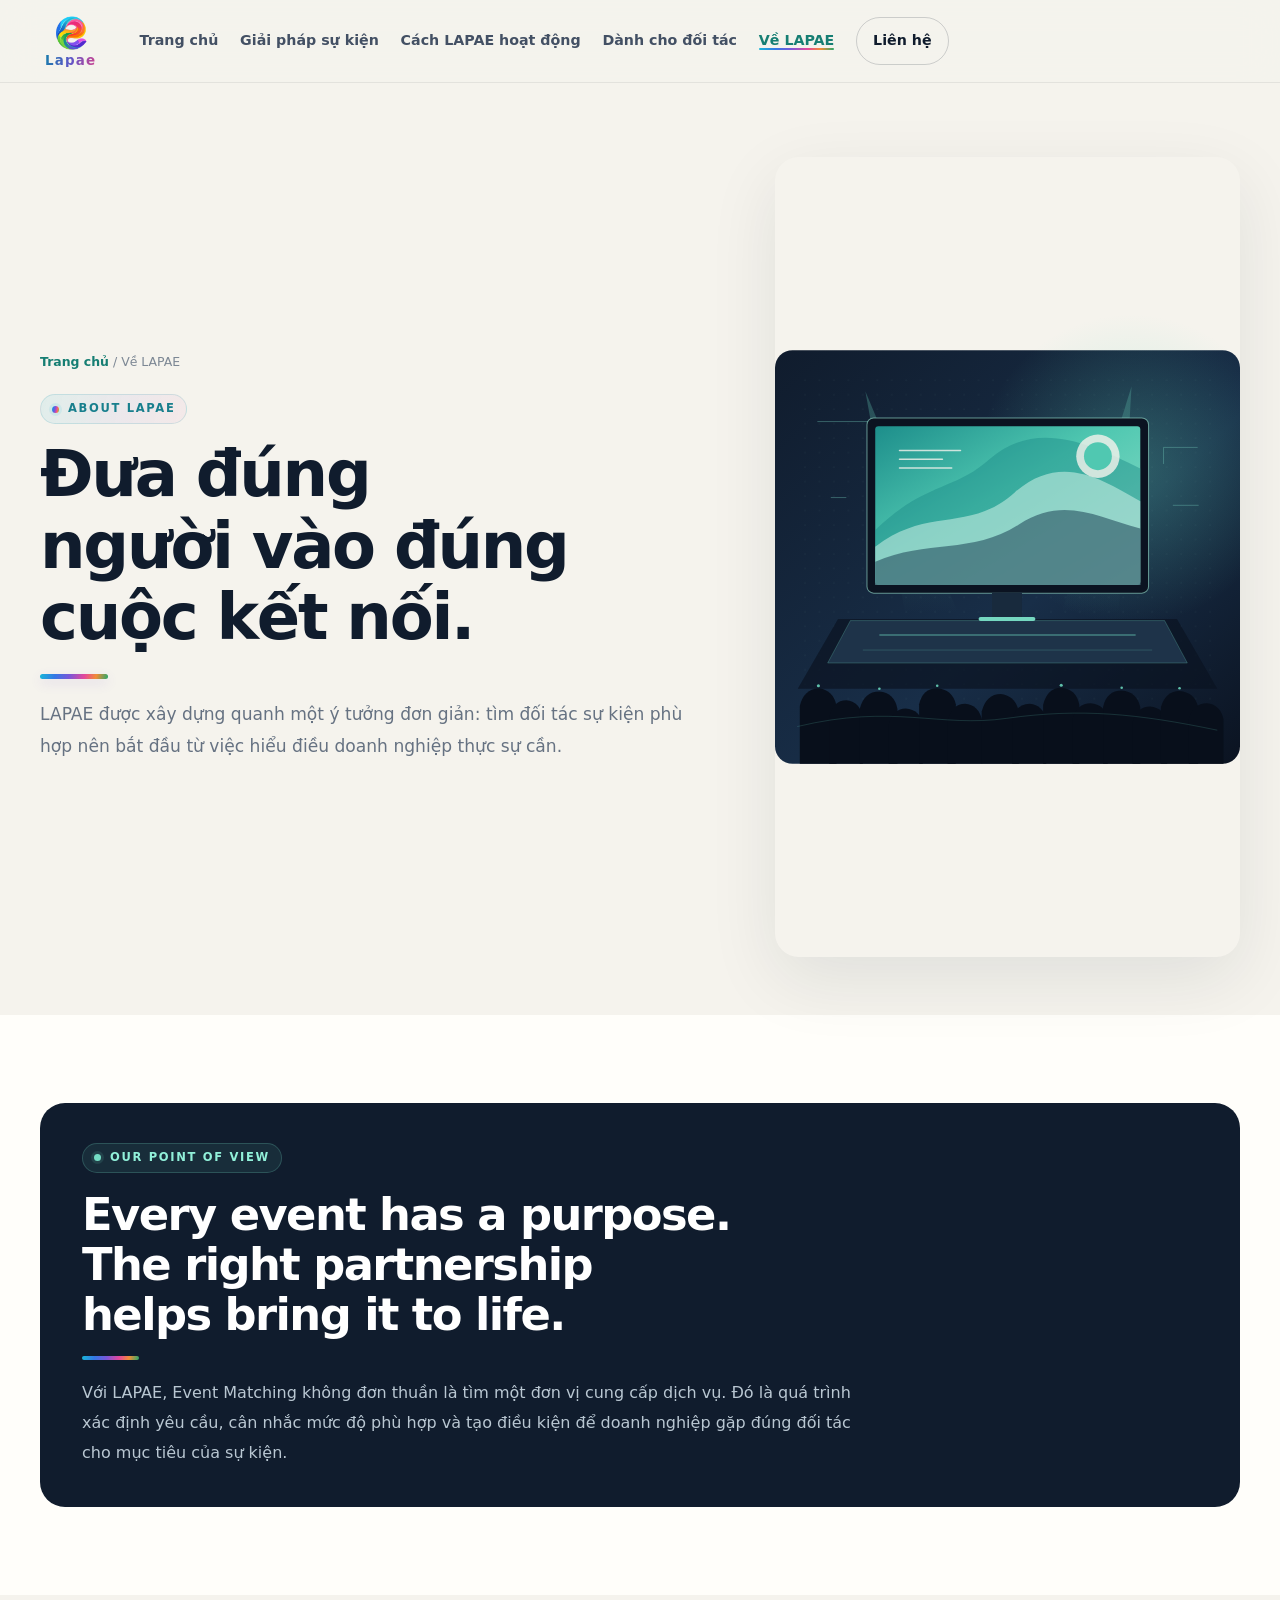
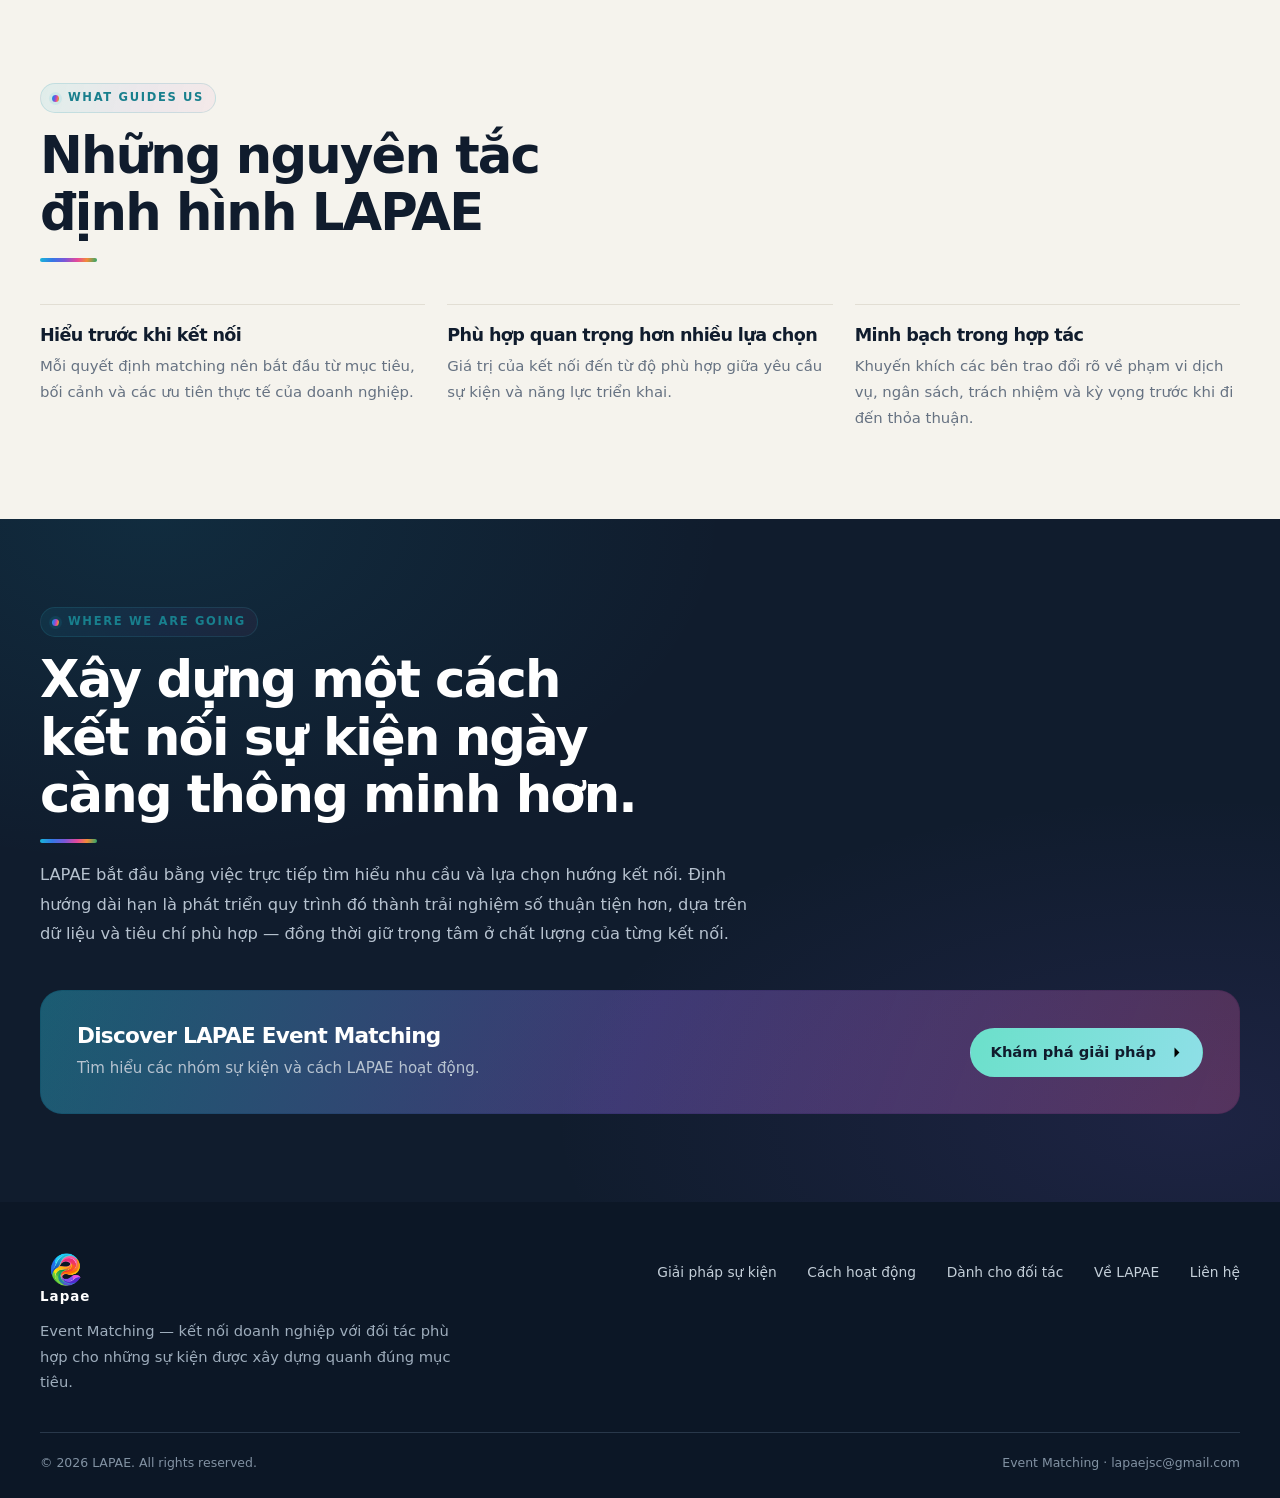
==== about.html @ 5959de25 "Add files via upload Upload website files, assets, and updated branding." ====
<!doctype html><html lang="vi"><head><meta charset="utf-8"><meta name="viewport" content="width=device-width, initial-scale=1"><meta name="theme-color" content="#F5F3ED"><meta name="description" content="Tìm hiểu định hướng Event Matching của LAPAE: bắt đầu từ mục tiêu sự kiện, ưu tiên mức độ phù hợp và tạo kết nối rõ ràng giữa doanh nghiệp với Organizer."><title>Về LAPAE | LAPAE — Event Matching</title><link rel="canonical" href="https://lapae.net/about.html"><link rel="icon" type="image/png" sizes="64x64" href="assets/images/favicon-64.png"><link rel="apple-touch-icon" href="assets/images/favicon-192.png"><link rel="stylesheet" href="assets/css/styles.css"></head><body id="top"><a class="skip-link" href="#main">Bỏ qua điều hướng</a><header class="site-header"><div class="container header-inner"><a class="brand" href="index.html#top" aria-label="LAPAE — về đầu trang chủ"><span class="brand-word">Lapae</span><img class="brand-mark" src="assets/images/lapae-e-logo.png" alt="Biểu tượng e nhiều màu của LAPAE" width="43" height="43"></a><button class="menu-toggle" type="button" aria-label="Mở menu" aria-expanded="false" aria-controls="site-nav"><svg viewBox="0 0 24 24" fill="none" stroke="currentColor" stroke-width="1.7" stroke-linecap="round" aria-hidden="true"><path d="M4 7h16M4 12h16M4 17h16"/></svg></button><nav class="site-nav" id="site-nav" aria-label="Điều hướng chính"><a class="nav-link" href="index.html">Trang chủ</a><a class="nav-link" href="solutions.html">Giải pháp sự kiện</a><a class="nav-link" href="how-it-works.html">Cách LAPAE hoạt động</a><a class="nav-link" href="organizers.html">Dành cho đối tác</a><a class="nav-link" href="about.html" aria-current="page">Về LAPAE</a><a class="nav-link nav-contact" href="contact.html">Liên hệ</a></nav></div></header><main id="main">
<section class="page-hero"><div class="container page-hero-grid"><div><div class="breadcrumb"><a href="index.html">Trang chủ</a> / Về LAPAE</div><div class="eyebrow">About LAPAE</div><h1>Đưa đúng người vào đúng cuộc kết nối.</h1><p>LAPAE được xây dựng quanh một ý tưởng đơn giản: tìm đối tác sự kiện phù hợp nên bắt đầu từ việc hiểu điều doanh nghiệp thực sự cần.</p></div><img class="page-art" src="assets/images/hero-event.svg" alt="Minh họa sân khấu sự kiện doanh nghiệp" width="900" height="800"></div></section>
<section class="section section-white"><div class="container"><div class="about-statement"><div class="eyebrow">Our point of view</div><h2>Every event has a purpose. The right partnership helps bring it to life.</h2><p>Với LAPAE, Event Matching không đơn thuần là tìm một đơn vị cung cấp dịch vụ. Đó là quá trình xác định yêu cầu, cân nhắc mức độ phù hợp và tạo điều kiện để doanh nghiệp gặp đúng đối tác cho mục tiêu của sự kiện.</p></div></div></section>
<section class="section"><div class="container"><div class="section-heading"><div class="eyebrow">What guides us</div><h2>Những nguyên tắc định hình LAPAE</h2></div><div class="about-values"><article class="about-value"><h3>Hiểu trước khi kết nối</h3><p>Mỗi quyết định matching nên bắt đầu từ mục tiêu, bối cảnh và các ưu tiên thực tế của doanh nghiệp.</p></article><article class="about-value"><h3>Phù hợp quan trọng hơn nhiều lựa chọn</h3><p>Giá trị của kết nối đến từ độ phù hợp giữa yêu cầu sự kiện và năng lực triển khai.</p></article><article class="about-value"><h3>Minh bạch trong hợp tác</h3><p>Khuyến khích các bên trao đổi rõ về phạm vi dịch vụ, ngân sách, trách nhiệm và kỳ vọng trước khi đi đến thỏa thuận.</p></article></div></div></section>
<section class="section section-dark"><div class="container"><div class="section-heading"><div class="eyebrow">Where we are going</div><h2>Xây dựng một cách kết nối sự kiện ngày càng thông minh hơn.</h2><p>LAPAE bắt đầu bằng việc trực tiếp tìm hiểu nhu cầu và lựa chọn hướng kết nối. Định hướng dài hạn là phát triển quy trình đó thành trải nghiệm số thuận tiện hơn, dựa trên dữ liệu và tiêu chí phù hợp — đồng thời giữ trọng tâm ở chất lượng của từng kết nối.</p></div><div class="dark-cta"><div><h3>Discover LAPAE Event Matching</h3><p>Tìm hiểu các nhóm sự kiện và cách LAPAE hoạt động.</p></div><a class="btn" href="solutions.html">Khám phá giải pháp <svg viewBox="0 0 24 24" aria-hidden="true"><path d="M5 12h14"/><path d="m12 5 7 7-7 7"/></svg></a></div></div></section>
</main><footer class="site-footer"><div class="container"><div class="footer-top"><div><a class="footer-brand" href="index.html#top" aria-label="LAPAE — về đầu trang chủ"><span class="brand-word">Lapae</span><img class="brand-mark" src="assets/images/lapae-e-logo.png" alt="" width="38" height="38"></a><p class="footer-blurb">Event Matching — kết nối doanh nghiệp với đối tác phù hợp cho những sự kiện được xây dựng quanh đúng mục tiêu.</p></div><nav class="footer-links" aria-label="Điều hướng cuối trang"><a href="solutions.html">Giải pháp sự kiện</a><a href="how-it-works.html">Cách hoạt động</a><a href="organizers.html">Dành cho đối tác</a><a href="about.html">Về LAPAE</a><a href="contact.html">Liên hệ</a></nav></div><div class="footer-bottom"><span>© 2026 LAPAE. All rights reserved.</span><span>Event Matching · <a href="mailto:lapaejsc@gmail.com">lapaejsc@gmail.com</a></span></div></div></footer><script src="assets/js/main.js" defer></script></body></html>
---- assets/css/styles.css ----
/* LAPAE Version 1.0 — lightweight, self-hosted styles */
:root{
  --ivory:#F5F3ED; --paper:#FFFEFA; --navy:#101C2D; --navy-2:#192B40;
  --teal:#46C6AD; --teal-dark:#167E73; --ink:#172538; --muted:#667282;
  --line:#E2DED4; --line-dark:#314358; --radius:22px; --shadow:0 22px 70px rgba(16,28,45,.09);
  --container:1200px;
}
*{box-sizing:border-box}
html{scroll-behavior:smooth;scroll-padding-top:100px}
body{margin:0;background:var(--ivory);color:var(--ink);font-family:Inter,ui-sans-serif,system-ui,-apple-system,BlinkMacSystemFont,"Segoe UI",sans-serif;line-height:1.65;-webkit-font-smoothing:antialiased;text-rendering:optimizeLegibility}
img,svg{display:block;max-width:100%}
a{color:inherit;text-decoration:none}
button{font:inherit}
::selection{background:rgba(70,198,173,.25);color:var(--navy)}
.skip-link{position:absolute;left:16px;top:-60px;z-index:1000;padding:12px 16px;border-radius:10px;background:var(--navy);color:white}
.skip-link:focus{top:12px}
.container{width:min(calc(100% - 48px),var(--container));margin-inline:auto}
.site-header{position:sticky;top:0;z-index:100;background:rgba(245,243,237,.91);border-bottom:1px solid rgba(16,28,45,.08);backdrop-filter:blur(18px);-webkit-backdrop-filter:blur(18px)}
.header-inner{height:82px;display:flex;align-items:center;justify-content:flex-start;gap:0}
.brand{display:inline-flex;flex-direction:column;align-items:center;justify-content:center;gap:2px;flex-shrink:0;border-radius:10px;line-height:1}
.brand-word{font-family:Inter,ui-sans-serif,system-ui,-apple-system,BlinkMacSystemFont,"Segoe UI",sans-serif;font-size:.78rem;letter-spacing:.075em;font-weight:800;line-height:1;color:var(--navy)}
.brand-mark{order:-1;width:43px;height:43px;object-fit:contain;flex-shrink:0}
.brand:focus-visible,.nav-link:focus-visible,.btn:focus-visible,.menu-toggle:focus-visible,a:focus-visible{outline:3px solid var(--teal-dark);outline-offset:4px}
.site-nav{display:flex;align-items:center;gap:clamp(14px,1.7vw,24px);margin-left:clamp(28px,3vw,44px)}
.nav-link{font-size:.89rem;font-weight:600;color:#435064;white-space:nowrap;transition:color .2s ease}
.nav-link:hover,.nav-link[aria-current="page"]{color:var(--teal-dark)}
.nav-contact{padding:11px 16px;border:1px solid rgba(16,28,45,.18);border-radius:999px;color:var(--navy)}
.nav-contact:hover{background:var(--navy);color:white;border-color:var(--navy)}
.menu-toggle{display:none;width:44px;height:44px;border:1px solid var(--line);border-radius:13px;background:transparent;color:var(--navy);align-items:center;justify-content:center;cursor:pointer}
.menu-toggle svg{width:21px;height:21px}
.hero{padding:74px 0 70px;overflow:hidden}
.hero-grid{display:grid;grid-template-columns:minmax(0,1.05fr) minmax(390px,.95fr);align-items:center;gap:clamp(36px,6vw,82px)}
.eyebrow{display:inline-flex;align-items:center;gap:10px;color:var(--teal-dark);font-weight:760;font-size:.76rem;letter-spacing:.16em;text-transform:uppercase}
.eyebrow:before{content:"";width:24px;height:2px;background:var(--teal-dark);display:block}
.hero-tagline{margin:15px 0 15px;color:#596779;font-size:clamp(1rem,1.4vw,1.14rem);font-weight:550;letter-spacing:.01em}
h1,h2,h3,p{margin-top:0}
h1,h2,h3{color:var(--navy);line-height:1.12;letter-spacing:-.035em}
h1{font-size:clamp(2.8rem,5.4vw,5rem);font-weight:720;margin-bottom:24px;max-width:720px}
h1 em{font-style:normal;color:var(--teal-dark)}
.hero-copy{font-size:1.07rem;color:#566375;max-width:640px;margin-bottom:30px;line-height:1.8}
.hero-actions{display:flex;align-items:center;gap:12px;flex-wrap:wrap}
.btn{min-height:49px;display:inline-flex;align-items:center;justify-content:center;gap:10px;padding:13px 19px;border-radius:999px;font-size:.92rem;line-height:1.2;font-weight:700;border:1px solid transparent;transition:transform .2s ease,background .2s ease,border-color .2s ease;cursor:pointer}
.btn:hover{transform:translateY(-2px)}
.btn-primary{background:var(--navy);color:white;box-shadow:0 8px 22px rgba(16,28,45,.12)}
.btn-primary:hover{background:#233b55}
.btn-secondary{border-color:#D5D1C7;color:var(--navy);background:rgba(255,254,250,.45)}
.btn-secondary:hover{background:white;border-color:#B9C3C5}
.btn svg{width:17px;height:17px}
.hero-visual{position:relative;isolation:isolate}
.hero-art{width:100%;border-radius:28px;box-shadow:0 28px 80px rgba(16,28,45,.19)}
.hero-note{position:absolute;left:-28px;bottom:29px;max-width:245px;padding:17px 19px;background:var(--paper);border:1px solid rgba(16,28,45,.08);border-radius:17px;box-shadow:var(--shadow)}
.hero-note-label{font-size:.72rem;letter-spacing:.12em;text-transform:uppercase;color:var(--muted);font-weight:750}
.hero-note strong{display:block;color:var(--navy);font-size:1rem;line-height:1.35;margin-top:5px}
.hero-note-line{display:flex;gap:5px;margin-top:12px}
.hero-note-line span{height:4px;flex:1;border-radius:10px;background:var(--teal)}
.hero-note-line span:nth-child(2){opacity:.55}.hero-note-line span:nth-child(3){opacity:.26}
.section{padding:88px 0}
.section-tight{padding:66px 0}
.section-white{background:var(--paper)}
.section-dark{background:var(--navy);color:#DFE7ED}
.section-dark h2,.section-dark h3{color:white}
.section-heading{max-width:720px;margin-bottom:42px}
.section-heading.center{text-align:center;margin-inline:auto}
.section-heading.center .eyebrow{justify-content:center}
.section-heading h2{font-size:clamp(2rem,4vw,3.3rem);margin:14px 0 17px;font-weight:700}
.section-heading p{font-size:1.02rem;color:var(--muted);line-height:1.8;margin-bottom:0}
.section-dark .section-heading p{color:#B6C2CF}
.value-grid{display:grid;grid-template-columns:repeat(3,1fr);gap:18px}
.value-card{padding:27px 28px 29px;border:1px solid var(--line);background:rgba(255,254,250,.62);border-radius:var(--radius);min-height:222px}
.icon-box{display:grid;place-items:center;width:47px;height:47px;border-radius:15px;background:#DDF2EB;color:#126F68;margin-bottom:22px}
.icon-box svg{width:23px;height:23px;fill:none;stroke:currentColor;stroke-width:1.7;stroke-linecap:round;stroke-linejoin:round}
.value-card h3{font-size:1.22rem;letter-spacing:-.02em;margin:0 0 10px}
.value-card p{font-size:.94rem;line-height:1.72;color:var(--muted);margin:0}
.section-topline{display:flex;justify-content:space-between;align-items:end;gap:32px;margin-bottom:38px}
.section-topline .section-heading{margin-bottom:0}
.text-link{display:inline-flex;align-items:center;gap:8px;color:var(--teal-dark);font-weight:750;font-size:.92rem;white-space:nowrap}
.text-link svg{width:17px;height:17px;transition:transform .2s ease}.text-link:hover svg{transform:translateX(4px)}
.solution-grid{display:grid;grid-template-columns:repeat(3,1fr);gap:19px}
.solution-card{overflow:hidden;border:1px solid var(--line);border-radius:20px;background:var(--paper);transition:transform .25s ease,box-shadow .25s ease}
.solution-card:hover{transform:translateY(-4px);box-shadow:var(--shadow)}
.solution-art{width:100%;aspect-ratio:1.74;object-fit:cover;background:#E9EEE8}
.solution-copy{padding:22px 23px 25px}
.solution-kicker{font-size:.69rem;letter-spacing:.14em;text-transform:uppercase;color:var(--teal-dark);font-weight:800}
.solution-copy h3{font-size:1.15rem;margin:9px 0 9px;letter-spacing:-.02em}
.solution-copy p{margin:0;color:var(--muted);font-size:.9rem;line-height:1.7}
.process-grid{display:grid;grid-template-columns:repeat(3,1fr);gap:0}
.process-step{position:relative;padding:10px 34px 12px 0}
.process-step:not(:last-child):after{content:"";position:absolute;top:32px;left:56px;right:23px;border-top:1px solid #40536A}
.step-number{position:relative;z-index:1;display:grid;place-items:center;width:64px;height:64px;border:1px solid #4F657B;border-radius:50%;background:var(--navy);color:#6FE0C5;font-size:.88rem;font-weight:800;letter-spacing:.06em;margin-bottom:24px}
.process-step h3{font-size:1.2rem;margin-bottom:10px}
.process-step p{font-size:.94rem;color:#B7C3D0;line-height:1.78;max-width:320px;margin-bottom:0}
.dark-cta{display:flex;justify-content:space-between;align-items:center;gap:30px;padding:33px 36px;border:1px solid var(--line-dark);border-radius:22px;background:rgba(255,255,255,.035)}
.dark-cta h3{font-size:1.35rem;margin:0 0 7px}.dark-cta p{color:#B7C3D0;margin:0;font-size:.94rem}
.dark-cta .btn{flex-shrink:0;background:var(--teal);color:var(--navy)}
.dark-cta .btn:hover{background:#83E2CE}
.page-hero{padding:74px 0 58px}
.page-hero-grid{display:grid;grid-template-columns:minmax(0,1fr) minmax(280px,.7fr);align-items:center;gap:70px}
.page-hero h1{font-size:clamp(2.6rem,5vw,4.5rem);margin:15px 0 20px}
.page-hero p{color:var(--muted);font-size:1.07rem;line-height:1.85;max-width:700px;margin-bottom:0}
.page-art{width:100%;border-radius:24px;box-shadow:var(--shadow)}
.breadcrumb{font-size:.78rem;color:#7C8794;margin-bottom:22px}.breadcrumb a{color:var(--teal-dark);font-weight:700}
.solution-detail-grid{display:grid;grid-template-columns:repeat(2,1fr);gap:22px}
.solution-detail{display:grid;grid-template-columns:190px minmax(0,1fr);gap:22px;align-items:center;background:var(--paper);border:1px solid var(--line);border-radius:22px;padding:16px}
.solution-detail img{width:100%;aspect-ratio:1/1;object-fit:cover;border-radius:15px}
.solution-detail h3{font-size:1.1rem;margin:0 0 9px}.solution-detail p{color:var(--muted);font-size:.9rem;line-height:1.7;margin:0}
.note-band{display:grid;grid-template-columns:.85fr 1.15fr;gap:45px;align-items:start;padding:36px;background:#E9EDE5;border-radius:24px}
.note-band h2{font-size:clamp(1.7rem,3vw,2.45rem);margin:0}.note-band p{color:#5C6875;line-height:1.8;margin:0}
.process-detail{display:grid;grid-template-columns:72px 1fr;gap:25px;padding:28px 0;border-bottom:1px solid var(--line)}
.process-detail:first-child{padding-top:0}.process-detail:last-child{border-bottom:0}
.process-detail .big-num{color:var(--teal-dark);font-weight:800;font-size:1.1rem;letter-spacing:.04em;padding-top:4px}
.process-detail h2{font-size:1.45rem;margin:0 0 10px}.process-detail p{max-width:780px;color:var(--muted);line-height:1.8;margin:0}
.principles-grid{display:grid;grid-template-columns:repeat(3,1fr);gap:18px}
.principle{border-top:2px solid var(--teal);padding:21px 5px 0 0}.principle .num{font-size:.78rem;color:var(--teal-dark);font-weight:850;letter-spacing:.1em}.principle h3{font-size:1.15rem;margin:14px 0 9px}.principle p{font-size:.92rem;color:var(--muted);line-height:1.75;margin:0}
.organizer-benefits{display:grid;grid-template-columns:repeat(2,1fr);gap:17px}
.benefit{display:flex;align-items:flex-start;gap:15px;padding:22px;border:1px solid var(--line);border-radius:18px;background:var(--paper)}
.benefit .icon-box{width:42px;height:42px;flex-shrink:0;margin:0}.benefit h3{font-size:1.05rem;margin:0 0 6px}.benefit p{margin:0;color:var(--muted);font-size:.9rem;line-height:1.72}
.about-statement{padding:40px 42px;background:var(--navy);border-radius:25px;color:#DEE8ED}
.about-statement .eyebrow{color:#74DEC5}.about-statement .eyebrow:before{background:#74DEC5}.about-statement h2{font-size:clamp(1.9rem,3.5vw,3rem);color:white;max-width:850px;margin:17px 0 18px}.about-statement p{color:#B9C7D2;max-width:800px;line-height:1.85;margin:0}
.about-values{display:grid;grid-template-columns:repeat(3,1fr);gap:22px}.about-value{padding-top:21px;border-top:1px solid var(--line)}.about-value h3{font-size:1.1rem;margin:0 0 8px}.about-value p{font-size:.93rem;color:var(--muted);margin:0;line-height:1.75}
.contact-card{display:grid;grid-template-columns:1fr .9fr;gap:50px;align-items:start;background:var(--paper);border:1px solid var(--line);border-radius:26px;padding:clamp(26px,5vw,54px);box-shadow:var(--shadow)}
.contact-card h2{font-size:clamp(2rem,4vw,3.1rem);margin:14px 0 17px}.contact-card p{color:var(--muted);line-height:1.8}
.contact-method{border-top:1px solid var(--line);padding:20px 0}.contact-method:first-child{border-top:0;padding-top:5px}.contact-label{font-size:.74rem;color:var(--muted);text-transform:uppercase;letter-spacing:.13em;font-weight:800}.contact-value{display:inline-flex;align-items:center;gap:9px;margin-top:7px;font-size:1.06rem;font-weight:750;color:var(--navy);overflow-wrap:anywhere}.contact-value svg{width:19px;height:19px;color:var(--teal-dark)}
.contact-note{font-size:.86rem;color:#6C7784;padding:16px 18px;background:#F3F1E9;border-radius:13px;line-height:1.75}
.site-footer{background:#0C1726;color:#CAD4DF;padding:50px 0 24px}
.footer-top{display:grid;grid-template-columns:1fr auto;gap:50px;align-items:start;padding-bottom:37px}
.footer-brand{display:inline-flex;flex-direction:column;align-items:center;gap:2px;margin-bottom:14px;line-height:1}.footer-brand .brand-word{color:white;font-size:.78rem;letter-spacing:.075em;font-weight:800}.footer-brand .brand-mark{order:-1;width:42px;height:42px}
.footer-blurb{max-width:430px;color:#9EADBC;font-size:.92rem;line-height:1.75;margin:0}
.footer-links{display:flex;gap:clamp(15px,2.4vw,32px);flex-wrap:wrap;justify-content:flex-end;padding-top:9px}
.footer-links a{font-size:.86rem;color:#C4CFD9}.footer-links a:hover{color:#72DCC4}
.footer-bottom{border-top:1px solid #29384A;padding-top:20px;display:flex;justify-content:space-between;gap:20px;flex-wrap:wrap;color:#8292A3;font-size:.78rem}
.footer-bottom a:hover{color:#C7F1E5}
.mobile-menu-note{display:none}
@media(max-width:1020px){.site-nav{gap:12px;margin-left:24px}.nav-link{font-size:.78rem}.header-inner{gap:0}.brand-word{font-size:.76rem;letter-spacing:.075em}.brand-mark{width:40px;height:40px}.hero-grid{grid-template-columns:minmax(0,1fr) minmax(320px,.9fr);gap:40px}.hero-note{left:-16px}.solution-grid{gap:14px}.solution-detail{grid-template-columns:145px 1fr}.page-hero-grid{gap:40px}}
@media(max-width:800px){.container{width:min(calc(100% - 36px),var(--container))}.header-inner{height:73px}.menu-toggle{display:flex}.site-nav{display:none;position:absolute;left:18px;right:18px;top:calc(100% + 8px);margin-left:0;padding:12px;background:var(--paper);border:1px solid var(--line);border-radius:18px;box-shadow:var(--shadow);align-items:stretch;gap:0;flex-direction:column}.site-nav.is-open{display:flex}.nav-link{padding:13px 14px;font-size:.94rem;border-radius:10px}.nav-link:hover,.nav-link[aria-current="page"]{background:#EEF5F0}.nav-contact{border:0}.hero{padding:49px 0 58px}.hero-grid{grid-template-columns:1fr;gap:35px}.hero-text{max-width:690px}.hero-visual{max-width:650px;width:calc(100% - 12px);margin-inline:auto}.hero-note{left:-12px;bottom:20px}.hero-art{border-radius:23px}.section{padding:68px 0}.section-tight{padding:55px 0}.value-grid{grid-template-columns:1fr;gap:13px}.value-card{min-height:unset;padding:23px}.icon-box{margin-bottom:15px}.solution-grid{grid-template-columns:repeat(2,1fr)}.section-topline{align-items:start;flex-direction:column;gap:18px}.process-grid{grid-template-columns:1fr;gap:22px}.process-step{display:grid;grid-template-columns:62px 1fr;gap:16px;padding:0}.process-step:not(:last-child):after{top:68px;bottom:-22px;left:31px;right:auto;border-top:0;border-left:1px solid #40536A}.step-number{width:62px;height:62px;grid-row:span 2;margin:0}.process-step h3{margin:5px 0 4px}.process-step p{max-width:none}.dark-cta{flex-direction:column;align-items:flex-start;padding:26px}.page-hero{padding:50px 0 45px}.page-hero-grid{grid-template-columns:1fr;gap:28px}.page-art{max-width:550px}.solution-detail-grid{grid-template-columns:1fr}.solution-detail{grid-template-columns:175px minmax(0,1fr)}.note-band{grid-template-columns:1fr;gap:17px;padding:28px}.principles-grid,.about-values{grid-template-columns:1fr;gap:28px}.organizer-benefits{grid-template-columns:1fr}.contact-card{grid-template-columns:1fr;gap:26px}.footer-top{grid-template-columns:1fr;gap:24px}.footer-links{justify-content:flex-start;padding-top:0}}
@media(max-width:520px){.container{width:min(calc(100% - 30px),var(--container))}.brand-word{font-size:.72rem;letter-spacing:.07em}.brand-mark{width:37px;height:37px}.hero{padding-top:38px}.hero-tagline{font-size:.98rem}.hero-copy{font-size:1rem;line-height:1.75}.hero-actions{align-items:stretch;flex-direction:column}.hero-actions .btn{width:100%}h1{font-size:clamp(2.45rem,12vw,3.35rem)}.hero-note{position:relative;left:auto;bottom:auto;max-width:none;margin:-26px 12px 0;z-index:2}.section-heading h2{font-size:2.2rem}.solution-grid{grid-template-columns:1fr}.solution-art{aspect-ratio:1.9}.solution-detail{grid-template-columns:1fr;gap:16px;padding:13px}.solution-detail img{aspect-ratio:1.8}.process-detail{grid-template-columns:46px 1fr;gap:14px}.process-detail h2{font-size:1.25rem}.about-statement{padding:28px 24px}.contact-card{padding:24px 20px}.contact-value{font-size:.96rem}.footer-bottom{flex-direction:column;gap:8px}}
@media(prefers-reduced-motion:reduce){html{scroll-behavior:auto}*,*::before,*::after{transition:none!important;animation:none!important;scroll-behavior:auto!important}}

/* LAPAE brand polish — 2026 refresh */
:root{
  --brand-cyan:#18B7D8;
  --brand-blue:#3478E5;
  --brand-violet:#7957D9;
  --brand-pink:#E5489B;
  --brand-orange:#F28C36;
  --brand-green:#27A86B;
  --brand-gradient:linear-gradient(102deg,var(--brand-cyan) 0%,var(--brand-blue) 22%,var(--brand-violet) 43%,var(--brand-pink) 65%,var(--brand-orange) 82%,var(--brand-green) 100%);
}

/* Smaller mark, stronger wordmark */
.brand{gap:3px;padding:3px 5px;transition:transform .22s ease}
.brand:hover{transform:translateY(-1px)}
.brand-word{
  font-size:.84rem;
  letter-spacing:.085em;
  font-weight:850;
  background:linear-gradient(105deg,#167DAB 0%,#6255C8 52%,#CF438F 100%);
  color:transparent;
  -webkit-background-clip:text;
  background-clip:text;
  -webkit-text-fill-color:transparent;
}
.brand-mark{width:36px;height:36px}
.footer-brand{gap:3px}
.footer-brand .brand-mark{width:35px;height:35px}
.footer-brand .brand-word{
  font-size:.84rem;
  color:#fff;
  background:none;
  -webkit-background-clip:initial;
  background-clip:initial;
  -webkit-text-fill-color:#fff;
}

/* Small section labels become polished brand chips */
.eyebrow{
  gap:9px;
  padding:7px 11px;
  border:1px solid rgba(44,154,170,.18);
  border-radius:999px;
  background:linear-gradient(105deg,rgba(24,183,216,.09),rgba(121,87,217,.065) 58%,rgba(229,72,155,.055));
  color:#187F8D;
  font-size:.72rem;
  letter-spacing:.145em;
  line-height:1.2;
  font-weight:820;
}
.eyebrow:before{
  width:7px;
  height:7px;
  flex:0 0 7px;
  border-radius:50%;
  background:var(--brand-gradient);
  box-shadow:0 0 0 3px rgba(24,183,216,.10);
}
.about-statement .eyebrow{
  color:#91F0D9;
  background:rgba(114,220,196,.09);
  border-color:rgba(114,220,196,.22);
}
.about-statement .eyebrow:before{background:#74DEC5;box-shadow:0 0 0 3px rgba(114,220,196,.12)}

/* Distinctive, multicolour event-matching message */
h1 em{
  color:var(--teal-dark);
  background:var(--brand-gradient);
  -webkit-background-clip:text;
  background-clip:text;
  -webkit-text-fill-color:transparent;
  text-decoration:none;
}
h1{
  text-wrap:balance;
}
h1:after{
  content:"";
  display:block;
  width:68px;
  height:5px;
  margin-top:20px;
  border-radius:999px;
  background:var(--brand-gradient);
  box-shadow:0 4px 12px rgba(121,87,217,.16);
}
.section-heading h2,.note-band h2,.contact-card h2,.about-statement h2{
  text-wrap:balance;
}
.section-heading h2:after,.note-band h2:after,.contact-card h2:after,.about-statement h2:after{
  content:"";
  display:block;
  width:57px;
  height:4px;
  margin-top:16px;
  border-radius:999px;
  background:var(--brand-gradient);
}

/* Gentle light and dark atmosphere around event-focused sections */
.hero{
  background-image:radial-gradient(ellipse at 8% 8%,rgba(24,183,216,.075),transparent 30%),radial-gradient(ellipse at 92% 22%,rgba(121,87,217,.07),transparent 32%);
}
.section-dark{
  background-image:radial-gradient(ellipse at 12% 0%,rgba(24,183,216,.10),transparent 36%),radial-gradient(ellipse at 93% 88%,rgba(121,87,217,.13),transparent 38%);
}

/* Crisp navigation, buttons and interactive cards */
.nav-link{position:relative;transition:color .22s ease,background .22s ease}
.nav-link:not(.nav-contact):after{
  content:"";
  position:absolute;
  left:0;
  right:0;
  bottom:3px;
  height:2px;
  border-radius:99px;
  background:var(--brand-gradient);
  transform:scaleX(0);
  transform-origin:left center;
  transition:transform .22s ease;
}
.nav-link:not(.nav-contact):hover:after,.nav-link:not(.nav-contact)[aria-current="page"]:after{transform:scaleX(1)}
.nav-contact{transition:color .22s ease,background .22s ease,border-color .22s ease,transform .22s ease}
.nav-contact:hover{transform:translateY(-1px)}
.btn-primary{
  background:linear-gradient(115deg,#101C2D 0%,#203E59 72%,#31436A 100%);
  box-shadow:0 9px 24px rgba(16,28,45,.16);
}
.btn-primary:hover{background:linear-gradient(115deg,#1A2C43 0%,#2A4D68 72%,#514582 100%);box-shadow:0 12px 28px rgba(16,28,45,.20)}
.btn-secondary{transition:transform .22s ease,background .22s ease,border-color .22s ease,box-shadow .22s ease}
.btn-secondary:hover{box-shadow:0 8px 20px rgba(16,28,45,.07);transform:translateY(-2px)}
.value-card,.benefit{
  transition:transform .24s ease,border-color .24s ease,box-shadow .24s ease,background .24s ease;
}
.value-card:hover,.benefit:hover{
  transform:translateY(-3px);
  border-color:rgba(52,120,229,.28);
  box-shadow:0 16px 36px rgba(16,28,45,.075);
  background:#FFFEFC;
}
.value-card:hover h3,.solution-card:hover h3,.benefit:hover h3{color:#1D7689}
.icon-box{
  background:linear-gradient(135deg,#E1F7F1 0%,#E6F2FF 60%,#F2E9FF 100%);
  color:#216C83;
}
.solution-card:hover{border-color:rgba(121,87,217,.24);box-shadow:0 24px 55px rgba(16,28,45,.12)}
.solution-kicker{color:#247E83}
.text-link{transition:color .2s ease}
.text-link:hover{color:#6C50C8}
.hero-note{border-color:rgba(52,120,229,.12);box-shadow:0 22px 60px rgba(16,28,45,.12)}
.hero-note-line span:nth-child(1){background:#20B6C8;opacity:1}
.hero-note-line span:nth-child(2){background:#8456D8;opacity:1}
.hero-note-line span:nth-child(3){background:#ED7C46;opacity:1}
.step-number{
  border:1px solid transparent;
  background:linear-gradient(var(--navy),var(--navy)) padding-box,var(--brand-gradient) border-box;
  color:#D8FFF5;
  box-shadow:0 8px 20px rgba(0,0,0,.12);
}
.process-step h3{letter-spacing:-.025em}
.dark-cta{
  border:1px solid transparent;
  background:linear-gradient(rgba(255,255,255,.035),rgba(255,255,255,.035)) padding-box,linear-gradient(110deg,rgba(24,183,216,.38),rgba(121,87,217,.38),rgba(229,72,155,.25)) border-box;
}
.dark-cta .btn{background:linear-gradient(110deg,#6BE0CA,#8EDFE7);color:#101C2D}
.dark-cta .btn:hover{background:linear-gradient(110deg,#8CF0DB,#A0E9F0)}
.note-band{background:linear-gradient(115deg,#E8F2EA 0%,#E8EEF5 58%,#F1EAF4 100%)}
.contact-card{transition:border-color .25s ease,box-shadow .25s ease}
.contact-card:hover{border-color:rgba(52,120,229,.2);box-shadow:0 25px 75px rgba(16,28,45,.11)}

@media(max-width:1020px){
  .brand-mark{width:35px;height:35px}
  .brand-word{font-size:.81rem}
}
@media(max-width:800px){
  .brand-mark{width:34px;height:34px}
  .brand-word{font-size:.79rem}
  .site-nav{background:rgba(255,254,250,.98);backdrop-filter:blur(18px);-webkit-backdrop-filter:blur(18px)}
  .nav-link:not(.nav-contact):after{display:none}
  .nav-link:hover,.nav-link[aria-current="page"]{background:linear-gradient(100deg,rgba(24,183,216,.10),rgba(121,87,217,.07));color:var(--navy)}
  .hero{background-image:radial-gradient(ellipse at 5% 2%,rgba(24,183,216,.065),transparent 36%),radial-gradient(ellipse at 95% 45%,rgba(121,87,217,.055),transparent 36%)}
  .section-heading h2:after,.note-band h2:after,.contact-card h2:after,.about-statement h2:after{margin-top:13px}
}
@media(max-width:520px){
  .brand-mark{width:31px;height:31px}
  .brand-word{font-size:.75rem}
  .eyebrow{font-size:.67rem;letter-spacing:.12em;padding:6px 9px}
  h1:after{margin-top:16px;width:58px;height:4px}
  .section-heading h2:after,.note-band h2:after,.contact-card h2:after,.about-statement h2:after{width:48px;height:4px}
}
@media(prefers-reduced-motion:reduce){
  .brand,.nav-link,.nav-contact,.value-card,.benefit,.btn-secondary,.contact-card{transition:none!important}
}
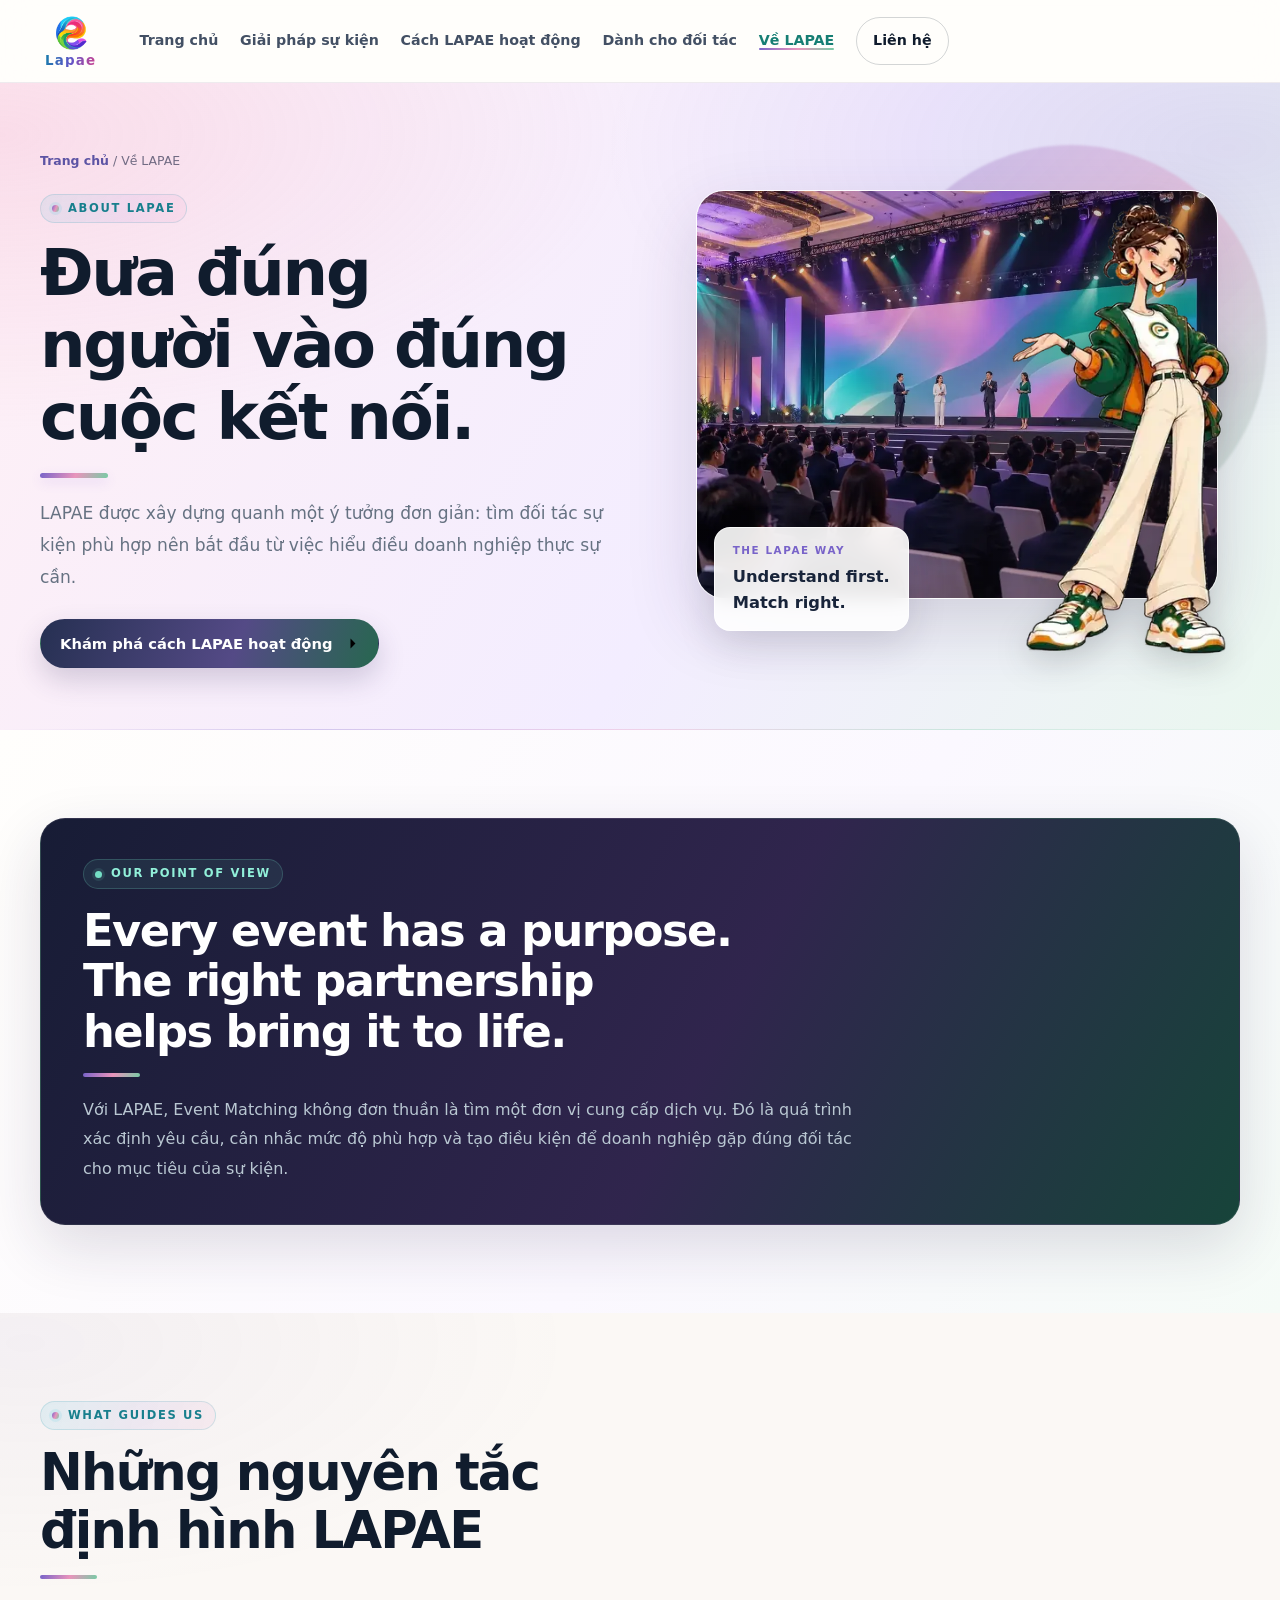
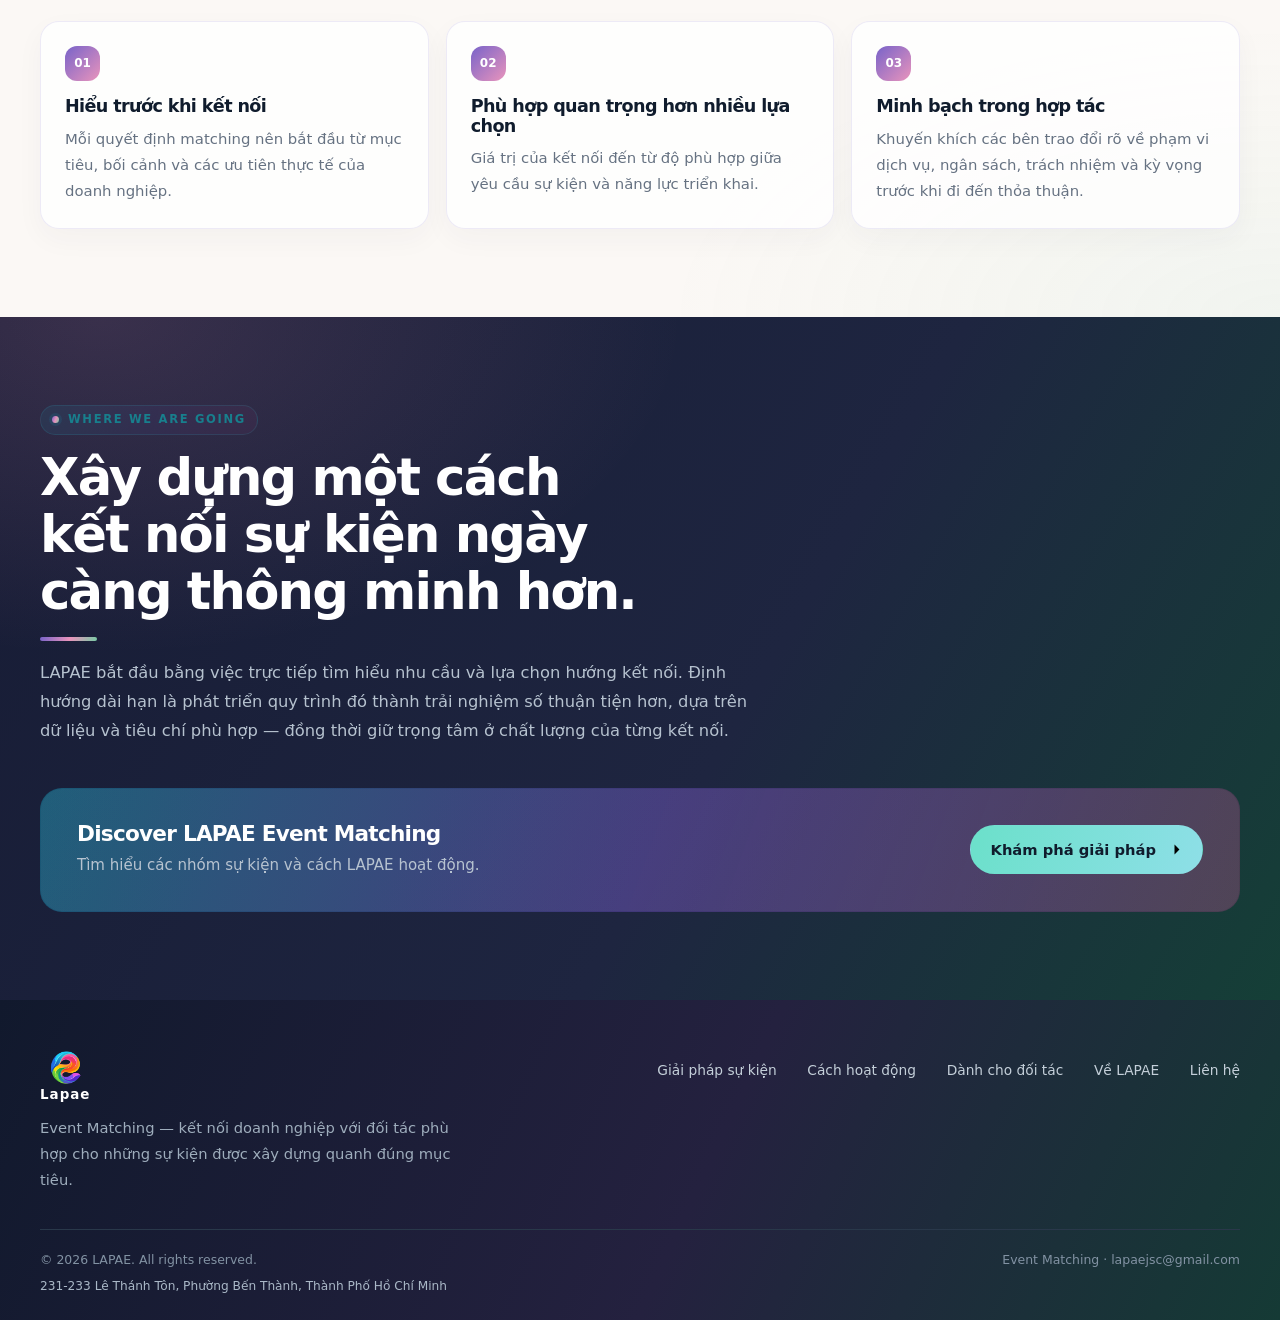
==== commit 1fb77604: "Deploy LAPAE website Visual Refresh V6" ====
--- a/about.html
+++ b/about.html
@@ -1,6 +1,22 @@
-<!doctype html><html lang="vi"><head><meta charset="utf-8"><meta name="viewport" content="width=device-width, initial-scale=1"><meta name="theme-color" content="#F5F3ED"><meta name="description" content="Tìm hiểu định hướng Event Matching của LAPAE: bắt đầu từ mục tiêu sự kiện, ưu tiên mức độ phù hợp và tạo kết nối rõ ràng giữa doanh nghiệp với Organizer."><title>Về LAPAE | LAPAE — Event Matching</title><link rel="canonical" href="https://lapae.net/about.html"><link rel="icon" type="image/png" sizes="64x64" href="assets/images/favicon-64.png"><link rel="apple-touch-icon" href="assets/images/favicon-192.png"><link rel="stylesheet" href="assets/css/styles.css"></head><body id="top"><a class="skip-link" href="#main">Bỏ qua điều hướng</a><header class="site-header"><div class="container header-inner"><a class="brand" href="index.html#top" aria-label="LAPAE — về đầu trang chủ"><span class="brand-word">Lapae</span><img class="brand-mark" src="assets/images/lapae-e-logo.png" alt="Biểu tượng e nhiều màu của LAPAE" width="43" height="43"></a><button class="menu-toggle" type="button" aria-label="Mở menu" aria-expanded="false" aria-controls="site-nav"><svg viewBox="0 0 24 24" fill="none" stroke="currentColor" stroke-width="1.7" stroke-linecap="round" aria-hidden="true"><path d="M4 7h16M4 12h16M4 17h16"/></svg></button><nav class="site-nav" id="site-nav" aria-label="Điều hướng chính"><a class="nav-link" href="index.html">Trang chủ</a><a class="nav-link" href="solutions.html">Giải pháp sự kiện</a><a class="nav-link" href="how-it-works.html">Cách LAPAE hoạt động</a><a class="nav-link" href="organizers.html">Dành cho đối tác</a><a class="nav-link" href="about.html" aria-current="page">Về LAPAE</a><a class="nav-link nav-contact" href="contact.html">Liên hệ</a></nav></div></header><main id="main">
-<section class="page-hero"><div class="container page-hero-grid"><div><div class="breadcrumb"><a href="index.html">Trang chủ</a> / Về LAPAE</div><div class="eyebrow">About LAPAE</div><h1>Đưa đúng người vào đúng cuộc kết nối.</h1><p>LAPAE được xây dựng quanh một ý tưởng đơn giản: tìm đối tác sự kiện phù hợp nên bắt đầu từ việc hiểu điều doanh nghiệp thực sự cần.</p></div><img class="page-art" src="assets/images/hero-event.svg" alt="Minh họa sân khấu sự kiện doanh nghiệp" width="900" height="800"></div></section>
-<section class="section section-white"><div class="container"><div class="about-statement"><div class="eyebrow">Our point of view</div><h2>Every event has a purpose. The right partnership helps bring it to life.</h2><p>Với LAPAE, Event Matching không đơn thuần là tìm một đơn vị cung cấp dịch vụ. Đó là quá trình xác định yêu cầu, cân nhắc mức độ phù hợp và tạo điều kiện để doanh nghiệp gặp đúng đối tác cho mục tiêu của sự kiện.</p></div></div></section>
-<section class="section"><div class="container"><div class="section-heading"><div class="eyebrow">What guides us</div><h2>Những nguyên tắc định hình LAPAE</h2></div><div class="about-values"><article class="about-value"><h3>Hiểu trước khi kết nối</h3><p>Mỗi quyết định matching nên bắt đầu từ mục tiêu, bối cảnh và các ưu tiên thực tế của doanh nghiệp.</p></article><article class="about-value"><h3>Phù hợp quan trọng hơn nhiều lựa chọn</h3><p>Giá trị của kết nối đến từ độ phù hợp giữa yêu cầu sự kiện và năng lực triển khai.</p></article><article class="about-value"><h3>Minh bạch trong hợp tác</h3><p>Khuyến khích các bên trao đổi rõ về phạm vi dịch vụ, ngân sách, trách nhiệm và kỳ vọng trước khi đi đến thỏa thuận.</p></article></div></div></section>
-<section class="section section-dark"><div class="container"><div class="section-heading"><div class="eyebrow">Where we are going</div><h2>Xây dựng một cách kết nối sự kiện ngày càng thông minh hơn.</h2><p>LAPAE bắt đầu bằng việc trực tiếp tìm hiểu nhu cầu và lựa chọn hướng kết nối. Định hướng dài hạn là phát triển quy trình đó thành trải nghiệm số thuận tiện hơn, dựa trên dữ liệu và tiêu chí phù hợp — đồng thời giữ trọng tâm ở chất lượng của từng kết nối.</p></div><div class="dark-cta"><div><h3>Discover LAPAE Event Matching</h3><p>Tìm hiểu các nhóm sự kiện và cách LAPAE hoạt động.</p></div><a class="btn" href="solutions.html">Khám phá giải pháp <svg viewBox="0 0 24 24" aria-hidden="true"><path d="M5 12h14"/><path d="m12 5 7 7-7 7"/></svg></a></div></div></section>
-</main><footer class="site-footer"><div class="container"><div class="footer-top"><div><a class="footer-brand" href="index.html#top" aria-label="LAPAE — về đầu trang chủ"><span class="brand-word">Lapae</span><img class="brand-mark" src="assets/images/lapae-e-logo.png" alt="" width="38" height="38"></a><p class="footer-blurb">Event Matching — kết nối doanh nghiệp với đối tác phù hợp cho những sự kiện được xây dựng quanh đúng mục tiêu.</p></div><nav class="footer-links" aria-label="Điều hướng cuối trang"><a href="solutions.html">Giải pháp sự kiện</a><a href="how-it-works.html">Cách hoạt động</a><a href="organizers.html">Dành cho đối tác</a><a href="about.html">Về LAPAE</a><a href="contact.html">Liên hệ</a></nav></div><div class="footer-bottom"><span>© 2026 LAPAE. All rights reserved.</span><span>Event Matching · <a href="mailto:lapaejsc@gmail.com">lapaejsc@gmail.com</a></span></div></div></footer><script src="assets/js/main.js" defer></script></body></html>+<!doctype html><html lang="vi"><head><meta charset="utf-8"><meta name="viewport" content="width=device-width, initial-scale=1"><meta name="theme-color" content="#F1ECFF"><meta name="description" content="Tìm hiểu định hướng Event Matching của LAPAE: bắt đầu từ mục tiêu sự kiện, ưu tiên mức độ phù hợp và tạo kết nối rõ ràng giữa doanh nghiệp với Organizer."><title>Về LAPAE | LAPAE — Event Matching</title><link rel="canonical" href="https://lapae.net/about.html"><link rel="icon" type="image/png" sizes="64x64" href="assets/images/favicon-64.png"><link rel="apple-touch-icon" href="assets/images/favicon-192.png"><link rel="stylesheet" href="assets/css/styles.css"></head><body id="top"><a class="skip-link" href="#main">Bỏ qua điều hướng</a><header class="site-header"><div class="container header-inner"><a class="brand" href="index.html#top" aria-label="LAPAE — về đầu trang chủ"><span class="brand-word">Lapae</span><img class="brand-mark" src="assets/images/lapae-e-logo.png" alt="Biểu tượng e nhiều màu của LAPAE" width="43" height="43"></a><button class="menu-toggle" type="button" aria-label="Mở menu" aria-expanded="false" aria-controls="site-nav"><svg viewBox="0 0 24 24" fill="none" stroke="currentColor" stroke-width="1.7" stroke-linecap="round" aria-hidden="true"><path d="M4 7h16M4 12h16M4 17h16"/></svg></button><nav class="site-nav" id="site-nav" aria-label="Điều hướng chính"><a class="nav-link" href="index.html">Trang chủ</a><a class="nav-link" href="solutions.html">Giải pháp sự kiện</a><a class="nav-link" href="how-it-works.html">Cách LAPAE hoạt động</a><a class="nav-link" href="organizers.html">Dành cho đối tác</a><a class="nav-link" href="about.html" aria-current="page">Về LAPAE</a><a class="nav-link nav-contact" href="contact.html">Liên hệ</a></nav></div></header><main id="main">
+<section class="page-hero page-hero--about">
+  <div class="container page-hero-grid page-hero-grid--photo">
+    <div class="page-hero-copy">
+      <div class="breadcrumb"><a href="index.html">Trang chủ</a> / Về LAPAE</div>
+      <div class="eyebrow">About LAPAE</div>
+      <h1>Đưa đúng người vào đúng cuộc kết nối.</h1>
+      <p>LAPAE được xây dựng quanh một ý tưởng đơn giản: tìm đối tác sự kiện phù hợp nên bắt đầu từ việc hiểu điều doanh nghiệp thực sự cần.</p>
+      <div class="hero-actions page-hero-actions"><a class="btn btn-primary" href="how-it-works.html">Khám phá cách LAPAE hoạt động <svg viewBox="0 0 24 24" aria-hidden="true"><path d="M5 12h14"/><path d="m12 5 7 7-7 7"/></svg></a></div>
+    </div>
+    <div class="page-visual page-visual--about about-visual">
+      <div class="about-visual-photo"><img src="assets/images/event-visuals/organizer-conference.webp" alt="Khách mời và diễn giả gặp gỡ tại sự kiện doanh nghiệp" width="1500" height="1000" loading="lazy"></div>
+      <div class="about-visual-orbit"></div>
+      <img class="about-sassy" src="assets/images/sassy/sassy-full-body.webp" alt="Sassy, người bạn đồng hành của LAPAE" loading="lazy" width="502" height="1012">
+      <div class="about-visual-tag"><span>THE LAPAE WAY</span><strong>Understand first.<br>Match right.</strong></div>
+    </div>
+  </div>
+</section>
+<section class="section section-white"><div class="container"><div class="about-statement about-statement--refresh"><div class="eyebrow">Our point of view</div><h2>Every event has a purpose. The right partnership helps bring it to life.</h2><p>Với LAPAE, Event Matching không đơn thuần là tìm một đơn vị cung cấp dịch vụ. Đó là quá trình xác định yêu cầu, cân nhắc mức độ phù hợp và tạo điều kiện để doanh nghiệp gặp đúng đối tác cho mục tiêu của sự kiện.</p></div></div></section>
+<section class="section about-values-section"><div class="container"><div class="section-heading"><div class="eyebrow">What guides us</div><h2>Những nguyên tắc định hình LAPAE</h2></div><div class="about-values about-values--cards"><article class="about-value"><span class="value-index">01</span><h3>Hiểu trước khi kết nối</h3><p>Mỗi quyết định matching nên bắt đầu từ mục tiêu, bối cảnh và các ưu tiên thực tế của doanh nghiệp.</p></article><article class="about-value"><span class="value-index">02</span><h3>Phù hợp quan trọng hơn nhiều lựa chọn</h3><p>Giá trị của kết nối đến từ độ phù hợp giữa yêu cầu sự kiện và năng lực triển khai.</p></article><article class="about-value"><span class="value-index">03</span><h3>Minh bạch trong hợp tác</h3><p>Khuyến khích các bên trao đổi rõ về phạm vi dịch vụ, ngân sách, trách nhiệm và kỳ vọng trước khi đi đến thỏa thuận.</p></article></div></div></section>
+<section class="section section-dark about-direction-section"><div class="container"><div class="section-heading"><div class="eyebrow">Where we are going</div><h2>Xây dựng một cách kết nối sự kiện ngày càng thông minh hơn.</h2><p>LAPAE bắt đầu bằng việc trực tiếp tìm hiểu nhu cầu và lựa chọn hướng kết nối. Định hướng dài hạn là phát triển quy trình đó thành trải nghiệm số thuận tiện hơn, dựa trên dữ liệu và tiêu chí phù hợp — đồng thời giữ trọng tâm ở chất lượng của từng kết nối.</p></div><div class="dark-cta"><div><h3>Discover LAPAE Event Matching</h3><p>Tìm hiểu các nhóm sự kiện và cách LAPAE hoạt động.</p></div><a class="btn" href="solutions.html">Khám phá giải pháp <svg viewBox="0 0 24 24" aria-hidden="true"><path d="M5 12h14"/><path d="m12 5 7 7-7 7"/></svg></a></div></div></section>
+</main><footer class="site-footer"><div class="container"><div class="footer-top"><div><a class="footer-brand" href="index.html#top" aria-label="LAPAE — về đầu trang chủ"><span class="brand-word">Lapae</span><img class="brand-mark" src="assets/images/lapae-e-logo.png" alt="" width="38" height="38"></a><p class="footer-blurb">Event Matching — kết nối doanh nghiệp với đối tác phù hợp cho những sự kiện được xây dựng quanh đúng mục tiêu.</p></div><nav class="footer-links" aria-label="Điều hướng cuối trang"><a href="solutions.html">Giải pháp sự kiện</a><a href="how-it-works.html">Cách hoạt động</a><a href="organizers.html">Dành cho đối tác</a><a href="about.html">Về LAPAE</a><a href="contact.html">Liên hệ</a></nav></div><div class="footer-bottom"><div class="footer-legal"><span>© 2026 LAPAE. All rights reserved.</span><address class="footer-address">231-233 Lê Thánh Tôn, Phường Bến Thành, Thành Phố Hồ Chí Minh</address></div><span>Event Matching · <a href="mailto:lapaejsc@gmail.com">lapaejsc@gmail.com</a></span></div></div></footer><script src="assets/js/main.js" defer></script></body></html>
--- a/assets/css/styles.css
+++ b/assets/css/styles.css
@@ -329,3 +329,368 @@
 @media(prefers-reduced-motion:reduce){
   .brand,.nav-link,.nav-contact,.value-card,.benefit,.btn-secondary,.contact-card{transition:none!important}
 }
+
+
+/* SASSY MASCOT — LAPAE website preview */
+.hero-art-wrap{position:relative;isolation:isolate}
+.hero-sassy{position:absolute;z-index:2;right:1.5%;bottom:-7px;height:clamp(260px,31vw,370px);width:auto;max-width:48%;object-fit:contain;object-position:center bottom;filter:drop-shadow(0 10px 14px rgba(16,28,45,.13));pointer-events:none}
+.process-detail{grid-template-columns:72px minmax(0,1fr) 168px;align-items:center}
+.process-sassy{display:block;width:100%;height:205px;object-fit:contain;object-position:center bottom;justify-self:end;align-self:center;filter:drop-shadow(0 5px 8px rgba(16,28,45,.07))}
+@media(max-width:1020px){.hero-sassy{height:320px}.process-detail{grid-template-columns:62px minmax(0,1fr) 140px;gap:20px}.process-sassy{height:180px}}
+@media(max-width:800px){.hero-sassy{height:min(330px,48vw);right:1%;bottom:-3px}.process-detail{grid-template-columns:58px minmax(0,1fr) 126px;gap:17px}.process-sassy{height:165px}}
+@media(max-width:520px){.hero-sassy{height:clamp(185px,63vw,235px);right:1%;bottom:0;max-width:48%}.process-detail{grid-template-columns:46px minmax(0,1fr);gap:14px}.process-sassy{grid-column:2;grid-row:2;width:112px;height:145px;justify-self:start;margin-top:12px}}
+
+/* ============================================================
+   LAPAE Visual Refresh V2 — event energy + responsive Sassy
+   Keeps the existing information architecture and navigation.
+   ============================================================ */
+:root{
+  --brand-lavender:#7863C9;
+  --brand-soft-pink:#E994BC;
+  --brand-mint:#78CBA5;
+  --brand-violet:#7657C8;
+  --brand-gradient:linear-gradient(112deg,#7863C9 0%,#E994BC 52%,#78CBA5 100%);
+  --ivory:#FBF8F5;
+  --paper:#FFFEFC;
+  --line:#E8E0E9;
+}
+body{background:#FBF8F5}
+.site-header{background:rgba(255,254,252,.88);border-bottom-color:rgba(87,73,119,.10)}
+.hero{
+  position:relative;
+  padding:76px 0 78px;
+  background:
+    radial-gradient(ellipse at 6% 0%,rgba(120,99,201,.16),transparent 34%),
+    radial-gradient(ellipse at 89% 12%,rgba(233,148,188,.20),transparent 34%),
+    linear-gradient(118deg,#F0EBFF 0%,#FBEAF2 52%,#E9F7EF 100%);
+}
+.hero::after{
+  content:"";position:absolute;inset:auto 0 0;height:1px;
+  background:linear-gradient(90deg,transparent,rgba(120,99,201,.22),rgba(233,148,188,.24),rgba(120,203,165,.24),transparent);
+}
+.hero .eyebrow{color:#5B55A6;border-color:rgba(120,99,201,.18);background:rgba(255,255,255,.48)}
+.hero .eyebrow:before{background:var(--brand-gradient);box-shadow:0 0 0 3px rgba(120,99,201,.10)}
+.hero-tagline{color:#645F78}
+.hero-copy{color:#586276}
+.hero-art-wrap{
+  position:relative;isolation:isolate;overflow:hidden;
+  height:clamp(405px,39vw,510px);
+  border:1px solid rgba(255,255,255,.75);
+  border-radius:30px;
+  background:linear-gradient(135deg,#D8D0F0,#F0D8E7 52%,#D5EDE0);
+  box-shadow:0 30px 82px rgba(59,43,94,.20);
+}
+.hero-art-wrap::after{
+  content:"";position:absolute;inset:0;z-index:1;pointer-events:none;
+  background:linear-gradient(180deg,rgba(27,19,51,.02) 35%,rgba(27,19,51,.13) 100%);
+}
+.hero-art{width:100%;height:100%;object-fit:cover;object-position:center 52%;border-radius:0;box-shadow:none}
+.hero-sassy{
+  position:absolute;z-index:2;right:1%;bottom:-1%;height:88%;width:auto;max-width:53%;
+  object-fit:contain;object-position:center bottom;
+  filter:drop-shadow(0 12px 17px rgba(19,25,37,.24));pointer-events:none;
+}
+.hero-note{
+  left:-19px;bottom:23px;z-index:4;
+  border:1px solid rgba(255,255,255,.92);
+  background:rgba(255,254,252,.94);
+  box-shadow:0 18px 48px rgba(36,27,57,.16);
+  backdrop-filter:blur(12px);-webkit-backdrop-filter:blur(12px);
+}
+.hero-note-label{color:#7863C9}
+.hero-note-line span:nth-child(1){background:#7863C9}
+.hero-note-line span:nth-child(2){background:#E994BC}
+.hero-note-line span:nth-child(3){background:#78CBA5}
+.section-white{
+  background:linear-gradient(125deg,#FFFEFC 0%,#FBF8FF 57%,#F5FBF7 100%);
+}
+.section:not(.section-white):not(.section-dark){
+  background:
+    radial-gradient(ellipse at 2% 5%,rgba(120,99,201,.055),transparent 31%),
+    radial-gradient(ellipse at 100% 100%,rgba(120,203,165,.075),transparent 34%),
+    #FBF8F5;
+}
+.page-hero{
+  background:
+    radial-gradient(ellipse at 8% 10%,rgba(120,99,201,.12),transparent 34%),
+    radial-gradient(ellipse at 95% 5%,rgba(233,148,188,.17),transparent 33%),
+    linear-gradient(118deg,#F1ECFF 0%,#FBEAF2 54%,#EAF7EF 100%);
+}
+.page-hero .breadcrumb{color:#716B83}
+.page-hero .breadcrumb a{color:#5D54A4}
+.section-dark{
+  background:
+    radial-gradient(ellipse at 10% 0%,rgba(120,99,201,.28),transparent 37%),
+    radial-gradient(ellipse at 92% 100%,rgba(46,151,123,.20),transparent 38%),
+    linear-gradient(120deg,#151C35 0%,#1C2340 56%,#173A37 100%);
+}
+.note-band{background:linear-gradient(115deg,#EEE9FF 0%,#FBEAF3 52%,#E8F6ED 100%);border:1px solid rgba(120,99,201,.09)}
+.icon-box{background:linear-gradient(135deg,#EEE9FF 0%,#FBEAF3 52%,#E8F6ED 100%);color:#6255A8}
+.value-card,.solution-card,.benefit{border-color:rgba(95,82,130,.13)}
+.solution-card{box-shadow:0 8px 25px rgba(61,49,92,.035)}
+.process-detail{
+  display:grid;grid-template-columns:minmax(0,1fr) 190px;gap:34px;align-items:center;
+  padding:32px 0;border-bottom:1px solid rgba(120,99,201,.16);
+}
+.process-copy{min-width:0;max-width:790px}
+.process-label{display:inline-flex;align-items:center;gap:9px;flex-wrap:wrap;margin:0 0 13px;color:#176F59}
+.process-count{
+  display:inline-grid;place-items:center;min-width:36px;height:36px;padding:0 9px;
+  border-radius:12px;background:linear-gradient(135deg,#7863C9,#D983B3);color:#fff;
+  font-size:.78rem;font-weight:850;letter-spacing:.04em;
+}
+.process-word{
+  display:inline-flex;align-items:center;min-height:32px;padding:5px 12px;
+  border:1px solid rgba(120,99,201,.14);border-radius:999px;
+  background:linear-gradient(105deg,rgba(120,99,201,.10),rgba(233,148,188,.12),rgba(120,203,165,.12));
+  color:#4F548F;font-size:.72rem;font-weight:850;letter-spacing:.12em;line-height:1.25;
+}
+.process-detail h2{font-size:clamp(1.25rem,2vw,1.55rem);margin:0 0 11px;color:var(--navy)}
+.process-detail p{max-width:780px;color:var(--muted);line-height:1.8;margin:0}
+.process-sassy{
+  display:block;width:100%;height:205px;object-fit:contain;object-position:center bottom;
+  justify-self:end;align-self:center;filter:drop-shadow(0 6px 10px rgba(28,35,56,.10));
+}
+.site-footer{background:linear-gradient(115deg,#11192D 0%,#24213F 55%,#153A35 100%)}
+.btn-primary{background:linear-gradient(110deg,#263052 0%,#544A86 58%,#27674F 100%);box-shadow:0 12px 28px rgba(54,44,93,.20)}
+.btn-primary:hover{background:linear-gradient(110deg,#343E69 0%,#66599A 58%,#31785D 100%)}
+.btn-secondary{background:rgba(255,255,255,.58);border-color:rgba(99,83,137,.22)}
+@media(max-width:1020px){
+  .hero{padding:64px 0 68px}
+  .hero-art-wrap{height:clamp(390px,46vw,470px)}
+  .hero-sassy{height:84%;max-width:55%}
+  .hero-note{left:-12px}
+  .process-detail{grid-template-columns:minmax(0,1fr) 160px;gap:24px}
+  .process-sassy{height:185px}
+}
+@media(max-width:800px){
+  .hero{padding:48px 0 58px}
+  .hero-grid{grid-template-columns:1fr;gap:30px}
+  .hero-visual{max-width:680px;width:100%;margin-inline:auto}
+  .hero-art-wrap{height:clamp(350px,68vw,455px)}
+  .hero-sassy{height:82%;right:1.5%;max-width:52%}
+  .hero-note{left:10px;bottom:16px}
+  .process-detail{grid-template-columns:minmax(0,1fr) 138px;gap:18px}
+  .process-sassy{height:170px}
+}
+@media(max-width:520px){
+  .hero{padding:38px 0 48px}
+  .hero-art-wrap{height:clamp(310px,88vw,390px);border-radius:23px}
+  .hero-sassy{height:76%;right:0;max-width:54%;bottom:0}
+  .hero-note{position:relative;left:auto;bottom:auto;width:calc(100% - 24px);max-width:none;margin:-24px 12px 0;padding:14px 16px}
+  .hero-note strong{font-size:.94rem}
+  .process-detail{grid-template-columns:minmax(0,1fr) 98px;gap:12px;padding:24px 0}
+  .process-label{gap:7px;margin-bottom:10px}
+  .process-count{min-width:31px;height:31px;border-radius:10px;font-size:.72rem}
+  .process-word{min-height:29px;padding:5px 9px;font-size:.63rem;letter-spacing:.095em}
+  .process-detail h2{font-size:1.12rem;line-height:1.2;margin-bottom:8px}
+  .process-detail p{font-size:.88rem;line-height:1.68}
+  .process-sassy{height:138px;width:100%;align-self:end}
+}
+@media(max-width:360px){
+  .process-detail{grid-template-columns:minmax(0,1fr) 82px;gap:9px}
+  .process-sassy{height:122px}
+  .process-detail h2{font-size:1.05rem}
+  .process-detail p{font-size:.84rem}
+}
+
+
+/* ============================================================
+   LAPAE Visual Refresh V3 — internal page system
+   Extends the approved V2 homepage without changing its content model.
+   ============================================================ */
+.page-hero{position:relative;isolation:isolate;overflow:hidden;padding:68px 0 62px}
+.page-hero::after{content:"";position:absolute;z-index:-1;inset:auto 0 0;height:1px;background:linear-gradient(90deg,transparent,rgba(120,99,201,.28),rgba(233,148,188,.32),rgba(120,203,165,.30),transparent)}
+.page-hero-grid--photo{grid-template-columns:minmax(0,1fr) minmax(380px,.92fr);gap:clamp(32px,5vw,66px)}
+.page-hero-copy{position:relative;z-index:2}
+.page-hero-copy .breadcrumb{margin-bottom:22px}
+.page-hero-copy h1{max-width:700px}
+.page-hero-copy p{max-width:650px}
+.page-hero-actions{margin-top:26px}
+.page-visual{position:relative;isolation:isolate;min-width:0}
+.page-visual--photo{height:clamp(330px,34vw,440px);overflow:hidden;border-radius:30px;border:1px solid rgba(255,255,255,.85);background:linear-gradient(130deg,#DCD4F4,#F2DCEB 54%,#D9EFE3);box-shadow:0 26px 70px rgba(48,38,82,.16)}
+.page-photo{width:100%;height:100%;object-fit:cover;object-position:center center}
+.page-photo-shade{position:absolute;inset:35% 0 0;background:linear-gradient(180deg,transparent,rgba(18,24,39,.58));pointer-events:none}
+.page-photo-caption{position:absolute;left:22px;right:22px;bottom:22px;z-index:2;color:#fff;text-shadow:0 2px 10px rgba(0,0,0,.20)}
+.page-photo-caption span{display:block;font-size:.67rem;letter-spacing:.16em;font-weight:850;opacity:.88;margin-bottom:6px}
+.page-photo-caption strong{display:block;font-size:clamp(1.1rem,1.8vw,1.5rem);line-height:1.2;max-width:350px}
+.page-sassy{position:absolute;z-index:3;object-fit:contain;filter:drop-shadow(0 10px 18px rgba(22,29,42,.18));pointer-events:none}
+.page-sassy--mini{width:clamp(108px,13vw,158px);height:auto;right:12px;bottom:12px}
+.page-hero--solutions{background:radial-gradient(ellipse at 0 15%,rgba(120,99,201,.17),transparent 38%),radial-gradient(ellipse at 95% 0,rgba(233,148,188,.22),transparent 34%),linear-gradient(118deg,#F0EBFF 0%,#FBEAF2 52%,#E9F7EF 100%)}
+.page-hero--how{background:radial-gradient(ellipse at 0 0,rgba(120,99,201,.18),transparent 37%),radial-gradient(ellipse at 100% 60%,rgba(120,203,165,.19),transparent 40%),linear-gradient(120deg,#F0ECFF 0%,#F9F2FA 54%,#EAF7F0 100%)}
+.page-hero--organizers{background:radial-gradient(ellipse at 3% 4%,rgba(120,203,165,.22),transparent 36%),radial-gradient(ellipse at 94% 0,rgba(233,148,188,.18),transparent 34%),linear-gradient(120deg,#E9F7EF 0%,#F8ECF7 56%,#F1EDFF 100%)}
+.page-hero--about{background:radial-gradient(ellipse at 0 8%,rgba(233,148,188,.21),transparent 35%),radial-gradient(ellipse at 96% 10%,rgba(120,99,201,.16),transparent 36%),linear-gradient(120deg,#FFF0F5 0%,#F3EDFF 58%,#EAF7EF 100%)}
+.page-hero--contact{background:radial-gradient(ellipse at 6% 0,rgba(233,148,188,.24),transparent 37%),radial-gradient(ellipse at 95% 30%,rgba(120,99,201,.18),transparent 37%),linear-gradient(120deg,#FBEAF2 0%,#F1EBFF 56%,#EAF7EF 100%)}
+.page-visual--how .page-photo{object-position:center 52%}
+.page-visual--organizers .page-photo{object-position:center 55%}
+.page-visual--organizers .page-photo-shade{background:linear-gradient(180deg,rgba(18,24,39,.02) 28%,rgba(18,24,39,.48) 100%)}
+.matching-orbit{position:absolute;z-index:2;left:18px;top:18px;display:flex;align-items:center;gap:8px;padding:10px 13px;border:1px solid rgba(255,255,255,.70);border-radius:999px;background:rgba(255,255,255,.82);backdrop-filter:blur(12px);color:#3E3D74;font-size:.68rem;font-weight:850;letter-spacing:.08em;box-shadow:0 8px 25px rgba(22,25,50,.10)}
+.matching-orbit i{width:22px;height:1px;background:linear-gradient(90deg,#7863C9,#E994BC);display:block}
+.solutions-categories{background:linear-gradient(130deg,#FFFEFC 0%,#FAF7FF 55%,#F4FBF7 100%)}
+.solution-detail-grid--refresh{grid-template-columns:repeat(3,minmax(0,1fr));gap:20px;align-items:stretch}
+.solution-detail-grid--refresh .solution-detail{display:flex;flex-direction:column;gap:0;padding:0;min-height:0;border-radius:22px;overflow:hidden;background:rgba(255,255,255,.90);box-shadow:0 10px 30px rgba(56,44,84,.055);transition:transform .22s ease,box-shadow .22s ease,border-color .22s ease}
+.solution-detail-grid--refresh .solution-detail:hover{transform:translateY(-3px);border-color:rgba(120,99,201,.26);box-shadow:0 18px 36px rgba(56,44,84,.09)}
+.solution-detail-art{display:block;position:relative;width:100%;aspect-ratio:16/9;border-radius:0;overflow:hidden;background:#EDE8F5;isolation:isolate;box-shadow:none}
+.solution-detail-art img{display:block;width:100%;height:100%;object-fit:cover;object-position:center;border-radius:0;transition:transform .45s cubic-bezier(.2,.7,.2,1)}
+.solution-detail-grid--refresh .solution-detail>div:last-child{padding:18px 20px 21px}
+.solution-detail:hover .solution-detail-art img{transform:scale(1.045)}
+.solution-photo--conference img{object-position:center 52%}
+.solution-photo--launch img{object-position:center 50%}
+.solution-photo--opening img{object-position:center 50%}
+.solution-photo--gala img{object-position:center 52%}
+.solution-photo--engagement img{object-position:center 50%}
+.solution-photo--activation img{object-position:center 48%}
+.art-lavender{background:linear-gradient(140deg,#F0EBFF,#E3EAFD)}.art-pink{background:linear-gradient(140deg,#FCEBF4,#F9DDEB)}.art-mint{background:linear-gradient(140deg,#EAF7EF,#D7F0E3)}.art-peach{background:linear-gradient(140deg,#FFF0E3,#F9DFCF)}.art-blue{background:linear-gradient(140deg,#E8F4FA,#DDEBFA)}.art-violet{background:linear-gradient(140deg,#F1ECFF,#E9E2FA)}
+.solution-number{display:block;margin:0 0 8px;color:#7164A7;font-size:.64rem;font-weight:850;letter-spacing:.13em}
+.solution-detail-grid--refresh .solution-detail h3{font-size:1.06rem;line-height:1.25;margin:0 0 8px}
+.solution-detail-grid--refresh .solution-detail p{font-size:.88rem;line-height:1.65}
+.solutions-note-section{background:linear-gradient(120deg,#FBF8FF 0%,#FCF3F8 52%,#F3FAF5 100%)}
+.note-band--sassy{position:relative;overflow:hidden;grid-template-columns:.9fr 1.15fr 110px;align-items:center;padding:34px 38px;background:linear-gradient(112deg,#EEE9FF 0%,#FBEAF3 52%,#E8F6ED 100%);border:1px solid rgba(120,99,201,.12);box-shadow:0 14px 40px rgba(65,54,91,.055)}
+.note-band--sassy h2{font-size:clamp(1.6rem,2.5vw,2.25rem)}
+.note-band--sassy .eyebrow{margin-bottom:11px}
+.note-band--sassy>img{width:110px;height:110px;object-fit:contain;align-self:end;filter:drop-shadow(0 5px 9px rgba(30,30,50,.10))}
+.process-section-refresh{background:linear-gradient(125deg,#FFFEFC 0%,#F8F5FF 55%,#F1FAF5 100%)}
+.process-detail-list{display:grid;gap:13px}
+.process-detail-list .process-detail{grid-template-columns:minmax(0,1fr) 160px;gap:28px;padding:24px 28px;border:1px solid rgba(120,99,201,.12);border-radius:22px;background:rgba(255,255,255,.82);box-shadow:0 10px 30px rgba(51,42,75,.04)}
+.process-detail--one{background:linear-gradient(110deg,rgba(240,235,255,.75),rgba(255,255,255,.94))!important}
+.process-detail--two{background:linear-gradient(110deg,rgba(252,234,243,.78),rgba(255,255,255,.94))!important}
+.process-detail--three{background:linear-gradient(110deg,rgba(232,247,239,.82),rgba(255,255,255,.94))!important}
+.process-detail-list .process-sassy{height:190px;width:100%}
+.principles-section-refresh{background:radial-gradient(ellipse at 0 0,rgba(120,99,201,.08),transparent 35%),radial-gradient(ellipse at 100% 100%,rgba(120,203,165,.10),transparent 35%),#FBF8F5}
+.principles-grid--cards .principle{padding:24px;border:1px solid rgba(120,99,201,.14);border-top:3px solid transparent;border-image:linear-gradient(90deg,#7863C9,#E994BC,#78CBA5) 1;background:rgba(255,255,255,.78);border-radius:18px;box-shadow:0 8px 26px rgba(48,40,69,.04)}
+.principles-grid--cards .principle .num{color:#7061AD}
+.principles-grid--cards .principle h3{margin-top:12px}
+.organizers-benefits-section{background:linear-gradient(125deg,#FFFEFC 0%,#F1FAF5 52%,#F8F2FF 100%)}
+.organizer-benefits--refresh .benefit{min-height:138px;background:rgba(255,255,255,.86);border-color:rgba(88,115,103,.15);box-shadow:0 8px 28px rgba(37,67,52,.04)}
+.organizer-benefits--refresh .benefit:nth-child(2){background:linear-gradient(110deg,#F0EBFF,#fff)}
+.organizer-benefits--refresh .benefit:nth-child(3){background:linear-gradient(110deg,#FCEBF4,#fff)}
+.organizer-benefits--refresh .benefit:nth-child(4){background:linear-gradient(110deg,#EAF7EF,#fff)}
+.organizers-fit-section{background:linear-gradient(120deg,#F1FAF5,#F8F1FC)}
+.about-visual{width:100%;height:clamp(370px,39vw,500px);position:relative;isolation:isolate}
+.about-visual-photo{position:absolute;inset:6% 4% 12% 0;overflow:hidden;border-radius:28px;border:1px solid rgba(255,255,255,.9);box-shadow:0 26px 70px rgba(54,40,78,.16)}
+.about-visual-photo img{width:100%;height:100%;object-fit:cover;object-position:center 55%}
+.about-visual-photo:after{content:"";position:absolute;inset:0;background:linear-gradient(110deg,rgba(30,24,52,.08),rgba(30,24,52,.28))}
+.about-visual-orbit{position:absolute;z-index:-1;width:72%;aspect-ratio:1;right:-5%;top:-3%;border-radius:50%;background:linear-gradient(135deg,rgba(120,99,201,.30),rgba(233,148,188,.36),rgba(120,203,165,.30));filter:blur(1px)}
+.about-sassy{position:absolute;z-index:2;height:92%;width:auto;max-width:60%;object-fit:contain;right:1%;bottom:0;filter:drop-shadow(0 10px 16px rgba(26,31,40,.18))}
+.about-visual-tag{position:absolute;z-index:3;left:18px;bottom:28px;padding:14px 18px;border:1px solid rgba(255,255,255,.76);border-radius:16px;background:rgba(255,255,255,.90);backdrop-filter:blur(10px);box-shadow:0 14px 38px rgba(31,28,53,.13)}
+.about-visual-tag span{display:block;color:#7863C9;font-size:.65rem;font-weight:850;letter-spacing:.15em;margin-bottom:4px}
+.about-visual-tag strong{color:#18243A;font-size:1.02rem;line-height:1.25}
+.about-statement--refresh{background:linear-gradient(118deg,#171C35 0%,#30254D 56%,#17443A 100%);border:1px solid rgba(255,255,255,.09);box-shadow:0 22px 60px rgba(34,30,62,.14)}
+.about-values-section{background:linear-gradient(120deg,#F7F3FF 0%,#FFF7FA 50%,#F2FAF5 100%)}
+.about-values--cards{grid-template-columns:repeat(3,1fr);gap:17px}
+.about-values--cards .about-value{padding:24px;border:1px solid rgba(120,99,201,.13);border-radius:19px;background:rgba(255,255,255,.78);box-shadow:0 10px 28px rgba(51,43,74,.04)}
+.value-index{display:grid;place-items:center;width:35px;height:35px;margin-bottom:16px;border-radius:12px;background:linear-gradient(135deg,#7863C9,#E994BC);color:white;font-weight:850;font-size:.75rem}
+.about-values--cards .about-value h3{margin-bottom:9px}
+.about-direction-section{background:radial-gradient(ellipse at 8% 0,rgba(233,148,188,.16),transparent 35%),linear-gradient(120deg,#171C35,#1E2540 58%,#153F37)}
+.page-hero-grid--contact{grid-template-columns:minmax(0,1fr) minmax(300px,.72fr);align-items:center}
+.contact-hero-visual{height:clamp(310px,32vw,420px);position:relative;isolation:isolate;display:flex;justify-content:center;align-items:end}
+.contact-gradient-orb{position:absolute;z-index:-1;inset:0 2% 0 2%;border-radius:48% 52% 35% 65%/58% 42% 58% 42%;background:linear-gradient(135deg,#DCD4F6 0%,#F5D7E8 52%,#D5EFE0 100%);filter:drop-shadow(0 20px 45px rgba(93,70,124,.12))}
+.contact-hero-visual>img{position:relative;z-index:1;height:100%;max-width:78%;width:auto;object-fit:contain;object-position:center bottom;filter:drop-shadow(0 9px 15px rgba(28,35,46,.14))}
+.contact-hero-note{position:absolute;z-index:2;right:-5px;bottom:22px;max-width:210px;padding:14px 17px;border-radius:17px;background:rgba(255,255,255,.94);border:1px solid rgba(255,255,255,.8);box-shadow:0 14px 38px rgba(48,39,73,.12)}
+.contact-hero-note span{display:block;font-size:.66rem;color:#7863C9;font-weight:850;letter-spacing:.14em;margin-bottom:4px}
+.contact-hero-note strong{font-size:.9rem;line-height:1.35;color:#243048}
+.contact-section-refresh{background:linear-gradient(120deg,#FBF6FA,#F5F2FF 55%,#F1FAF5)}
+.contact-card--refresh{background:rgba(255,255,255,.90);border-color:rgba(120,99,201,.16);box-shadow:0 22px 65px rgba(54,44,83,.09)}
+.contact-card--refresh .contact-card-copy{max-width:560px}
+.contact-card--refresh .contact-details{padding:23px 25px;border:1px solid rgba(120,99,201,.12);border-radius:19px;background:linear-gradient(125deg,#F5F1FF,#FFF5F9 55%,#F0FAF4)}
+.contact-card--refresh .contact-method{border-color:rgba(120,99,201,.14)}
+.contact-card--refresh .contact-note{background:rgba(255,255,255,.78);border:1px solid rgba(120,99,201,.10)}
+@media(max-width:1020px){
+ .page-hero-grid--photo{grid-template-columns:minmax(0,1fr) minmax(310px,.86fr);gap:34px}
+ .solution-detail-grid--refresh{grid-template-columns:repeat(2,minmax(0,1fr))}
+ .note-band--sassy{grid-template-columns:1fr 1.1fr 85px;padding:28px}
+ .note-band--sassy>img{width:85px;height:85px}
+ .process-detail-list .process-detail{grid-template-columns:minmax(0,1fr) 135px;padding:21px}
+}
+@media(max-width:800px){
+ .page-hero{padding:50px 0 46px}
+ .page-hero-grid--photo{grid-template-columns:1fr;gap:28px}
+ .page-visual--photo{height:clamp(300px,62vw,420px);max-width:680px;width:100%;margin-inline:auto}
+ .page-hero-actions{margin-top:20px}
+ .solution-detail-grid--refresh{grid-template-columns:1fr 1fr}
+ .note-band--sassy{grid-template-columns:1fr 90px;gap:15px;padding:25px}
+ .note-band--sassy>p{grid-column:1;grid-row:2}
+ .note-band--sassy>img{grid-column:2;grid-row:1/3;align-self:end;width:90px;height:120px}
+ .process-detail-list .process-detail{grid-template-columns:minmax(0,1fr) 125px;gap:16px}
+ .principles-grid--cards .principle{padding:20px}
+ .about-values--cards{grid-template-columns:1fr;gap:13px}
+ .about-visual{height:390px;max-width:650px;margin-inline:auto}
+ .page-hero-grid--contact{grid-template-columns:1fr;gap:18px}
+ .contact-hero-visual{height:310px;max-width:520px;width:100%;margin-inline:auto}
+}
+@media(max-width:560px){
+ .page-hero{padding:38px 0 40px}
+ .page-hero-grid--photo{gap:22px}
+ .page-hero h1{font-size:clamp(2.2rem,10vw,3.15rem);line-height:1.08}
+ .page-hero p{font-size:.98rem;line-height:1.72}
+ .page-hero-actions{align-items:stretch;flex-direction:column}
+ .page-hero-actions .btn{width:100%}
+ .page-visual--photo{height:clamp(260px,78vw,350px);border-radius:22px}
+ .page-photo-caption{left:16px;right:16px;bottom:16px}
+ .page-photo-caption strong{font-size:1.05rem;max-width:250px}
+ .page-sassy--mini{width:112px;right:7px;bottom:7px}
+ .matching-orbit{left:12px;top:12px;padding:8px 10px;gap:6px}
+ .matching-orbit i{width:14px}
+ .solution-detail-grid--refresh{grid-template-columns:1fr;gap:12px}
+ .solution-detail-grid--refresh .solution-detail{border-radius:18px}
+ .solution-detail-grid--refresh .solution-detail>div:last-child{padding:16px 17px 18px}
+ .solution-detail-grid--refresh .solution-detail h3{font-size:1rem}
+ .solution-detail-grid--refresh .solution-detail p{font-size:.84rem;line-height:1.58}
+ .note-band--sassy{grid-template-columns:1fr 74px;padding:21px;gap:11px}
+ .note-band--sassy h2{font-size:1.5rem}
+ .note-band--sassy>img{width:76px;height:100px}
+ .note-band--sassy>p{font-size:.89rem;line-height:1.7}
+ .process-detail-list .process-detail{grid-template-columns:minmax(0,1fr) 90px;gap:10px;padding:18px 14px;border-radius:17px}
+ .process-detail-list .process-sassy{height:134px}
+ .process-detail h2{font-size:1.08rem}
+ .process-detail p{font-size:.85rem;line-height:1.62}
+ .process-word{font-size:.62rem}
+ .principles-grid--cards{grid-template-columns:1fr;gap:12px}
+ .principles-grid--cards .principle{padding:19px}
+ .about-statement--refresh{padding:27px 23px}
+ .about-values--cards .about-value{padding:21px}
+ .about-visual{height:310px}
+ .about-visual-photo{inset:5% 5% 14% 0;border-radius:21px}
+ .about-sassy{height:86%;max-width:64%;right:-1%}
+ .about-visual-tag{left:10px;bottom:17px;padding:10px 12px}
+ .about-visual-tag strong{font-size:.83rem}
+ .contact-hero-visual{height:285px}
+ .contact-hero-note{right:0;bottom:10px;max-width:168px;padding:11px 12px}
+ .contact-hero-note strong{font-size:.78rem}
+ .contact-card--refresh{padding:22px 17px}
+ .contact-card--refresh .contact-details{padding:18px 15px}
+}
+
+
+/* LAPAE footer registered office address */
+.footer-legal{display:flex;flex-direction:column;align-items:flex-start;gap:6px;min-width:0}
+.footer-address{margin:0;font-style:normal;color:#AAB8C7;font-size:.76rem;line-height:1.55;overflow-wrap:anywhere}
+@media(max-width:520px){.footer-legal{gap:5px}.footer-address{font-size:.74rem;line-height:1.5}}
+
+
+/* V6 refinement: shorter, better-balanced event photography cards */
+.solution-grid .solution-art {
+  display: block;
+  width: 100%;
+  height: clamp(205px, 17vw, 235px);
+  aspect-ratio: auto;
+  object-fit: cover;
+  object-position: center;
+}
+.solution-detail-art {
+  aspect-ratio: 2 / 1;
+}
+@media (max-width: 800px) {
+  .solution-grid .solution-art { height: clamp(180px, 52vw, 205px); }
+  .solution-detail-art { aspect-ratio: 1.95 / 1; }
+}
+@media (max-width: 520px) {
+  .solution-grid .solution-art { height: 190px; }
+  .solution-detail-art { aspect-ratio: 1.8 / 1; }
+}
+
+
+/* Final V6 card proportion: consistently shorter photo panels at every width */
+.solution-grid .solution-art { height: auto; aspect-ratio: 2 / 1; }
+@media (max-width: 800px) { .solution-grid .solution-art { height: auto; aspect-ratio: 2 / 1; } }
+@media (max-width: 520px) { .solution-grid .solution-art { height: auto; aspect-ratio: 2 / 1; } }
